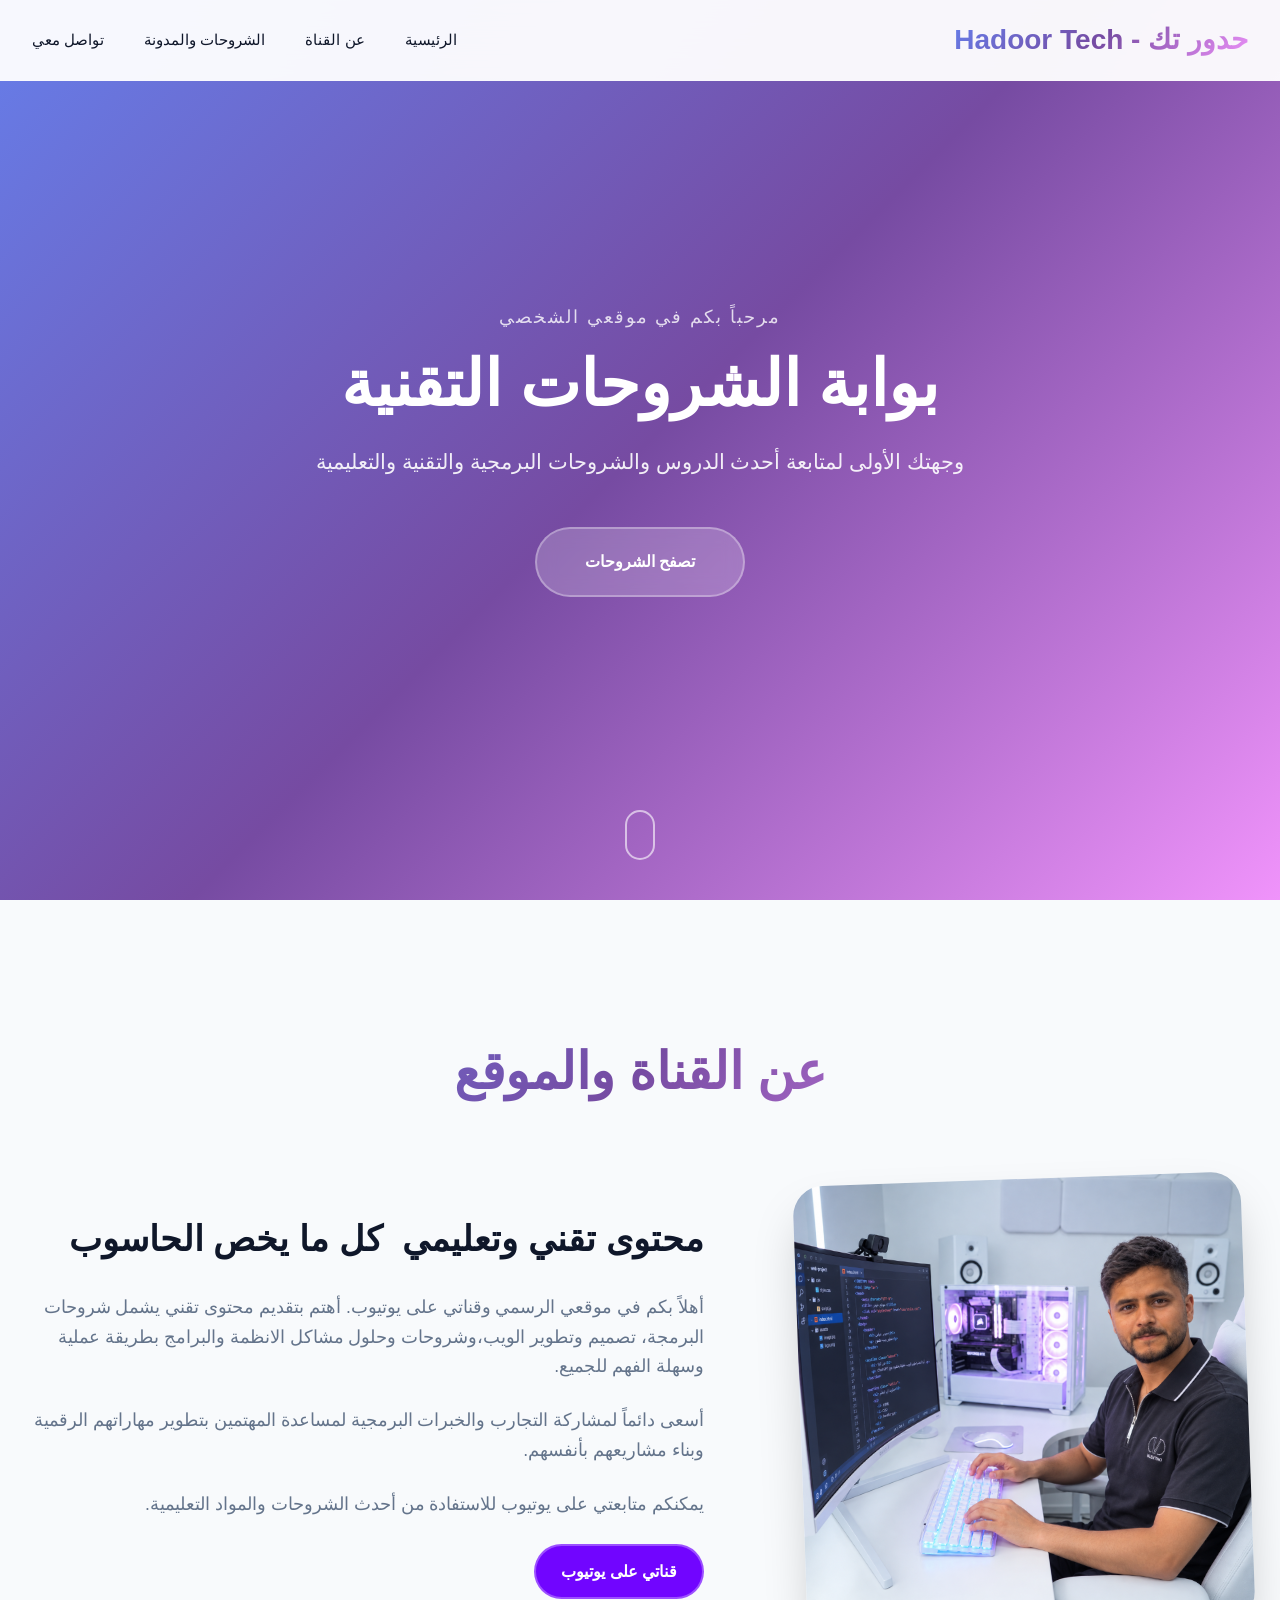
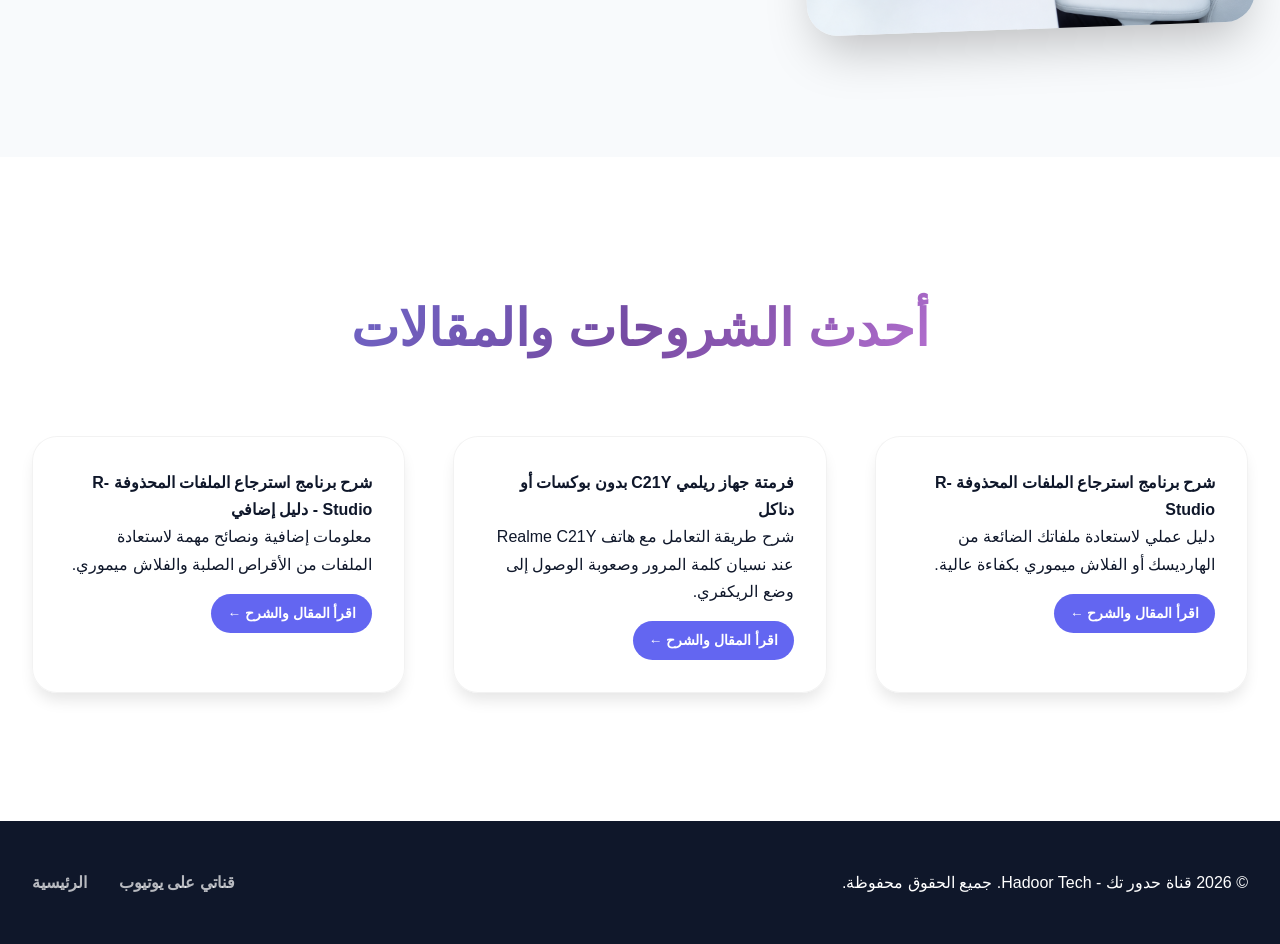
==== html project/index.html @ 8ece756f "Update index.html" ====
<!DOCTYPE html>
<html lang="ar" dir="rtl">
<head>
    <meta charset="UTF-8">
    <meta name="viewport" content="width=device-width, initial-scale=1.0">
    <title>حدور تك - Hadoor Tech - شروحات يوتيوب</title>
    <link href="templatemo-personal-style.css" rel="stylesheet">
</head>
<body>
    <!-- Navigation -->
    <nav id="navbar">
        <div class="nav-container">
            <div class="logo">حدور تك - Hadoor Tech</div>
            <ul class="nav-links">
                <li><a href="#home">الرئيسية</a></li>
                <li><a href="#about">عن القناة</a></li>
                <li><a href="#portfolio">الشروحات والمدونة</a></li>
                <li><a href="#" id="openContactModalDesktop">تواصل معي </a></li>
            </ul>
            <div class="mobile-menu-toggle" id="mobileMenuToggle">
                <div class="hamburger"></div>
                <div class="hamburger"></div>
                <div class="hamburger"></div>
            </div>
        </div>
    </nav>

    <!-- Mobile Menu -->
    <div class="mobile-menu" id="mobileMenu">
        <ul class="mobile-nav-links">
            <li><a href="#home" class="mobile-close-link">الرئيسية</a></li>
            <li><a href="#about" class="mobile-close-link">عن القناة</a></li>
            <li><a href="#portfolio" class="mobile-close-link">الشروحات والمدونة</a></li>
            <li><a href="#" id="openContactModalMobile" class="mobile-close-link">تواصل معي </a></li>
        </ul>
    </div>

    <!-- Hero Section -->
    <section id="home" class="hero">
        <div class="floating-shapes">
            <div class="shape shape-1"></div>
            <div class="shape shape-2"></div>
            <div class="shape shape-3"></div>
            <div class="shape shape-4"></div>
            <div class="shape shape-5"></div>
            <div class="shape shape-6"></div>
        </div>
        <div class="hero-content">
            <div class="hero-subtitle">مرحباً بكم في موقعي الشخصي</div>
            <h1>بوابة الشروحات  التقنية</h1>
            <p class="subtitle">وجهتك الأولى لمتابعة أحدث الدروس والشروحات البرمجية والتقنية والتعليمية</p>
            <a href="#portfolio" class="cta-button">تصفح الشروحات</a>
        </div>
        <div class="scroll-indicator" onclick="document.getElementById('about').scrollIntoView()"></div>
    </section>

    <!-- About Section (عن القناة) -->
    <section id="about" class="about">
        <div class="container">
            <h2 class="section-title"><b>عن القناة والموقع</b></h2>
            <div class="about-content">
                <div class="about-image"></div>
                <div class="about-text">
                    <h3>محتوى تقني وتعليمي&nbsp; كل ما يخص الحاسوب&nbsp;</h3>
                    <p>أهلاً بكم في موقعي الرسمي وقناتي على يوتيوب. أهتم بتقديم محتوى تقني يشمل شروحات البرمجة، تصميم وتطوير الويب،وشروحات وحلول مشاكل الانظمة والبرامج  بطريقة عملية وسهلة الفهم للجميع.</p>
                    <p>أسعى دائماً لمشاركة التجارب والخبرات البرمجية لمساعدة المهتمين بتطوير مهاراتهم الرقمية وبناء مشاريعهم بأنفسهم.</p>
                    <p>يمكنكم متابعتي على يوتيوب للاستفادة من أحدث الشروحات والمواد التعليمية.</p>
                    <a href="https://www.youtube.com/@HadoorTech" target="_blank" class="cta-button" style="background-color: hsl(266, 100%, 51%); color: #ffffff !important; padding: 12px 25px; border-radius: 30px; text-decoration: none; font-weight: bold;">
    قناتي على يوتيوب
</a>    
                    
                </div>
            </div>
        </div>
    </section>

    <!-- Portfolio / Blog Section (الشروحات) -->
    <section id="portfolio" class="portfolio">
        <div class="container">
            <h2 class="section-title"><b>أحدث الشروحات والمقالات</b></h2>
            <div id="dynamic-tutorials-container">
                <!-- سيتم تعبئته ديناميكياً وعرض المقال وباقي المقالات تحته -->
            </div>
        </div>
    </section>

    <!-- Contact Modal (نافذة تواصل معنا المنبثقة) -->
    <div id="contactModal" style="display: none; position: fixed; top: 0; left: 0; width: 100%; height: 100%; background: rgba(0,0,0,0.85); z-index: 3000; overflow-y: auto; padding: 20px 10px;">
        <div style="background: linear-gradient(135deg, #1e1b4b 0%, #312e81 50%, #4338ca 100%); width: 100%; max-width: 600px; margin: 40px auto; padding: 2rem 1.5rem; border-radius: 20px; color: #fff; position: relative; box-shadow: 0 25px 50px rgba(0,0,0,0.5); text-align: right;">
            
            <!-- زر الإغلاق بارز وواضح في أعلى اليسار -->
            <button id="closeContactModal" style="position: absolute; top: 15px; left: 15px; background: #ef4444; color: white; border: none; width: 36px; height: 36px; border-radius: 50%; font-size: 1.1rem; cursor: pointer; font-weight: bold; display: flex; align-items: center; justify-content: center; z-index: 10; box-shadow: 0 2px 5px rgba(0,0,0,0.3);">✕</button>
            
            <h2 style="font-size: 1.8rem; margin-bottom: 1rem; padding-left: 30px;">تواصل معي </h2>
            <p style="margin-bottom: 1.5rem; opacity: 0.9; font-size: 0.95rem;">يسعدني جداً تواصلكم، سواء للاستفسار عن درس معين أو اقتراح محتوى جديد.</p>
            
            <div style="margin-bottom: 1.5rem; text-align: center;">
                <a href="https://www.youtube.com/@HadoorTech" target="_blank" style="display: inline-block; padding: 0.7rem 1.5rem; background: #ff0000; color: white; text-decoration: none; border-radius: 30px; font-weight: bold; font-size: 0.9rem;">قناتي على يوتيوب</a>
            </div>

            <form class="contact-form" action="https://formspree.io/f/xkjgzere" method="POST" style="display: grid; gap: 1.2rem;">
                <div style="display: grid; grid-template-columns: 1fr; gap: 1.2rem;">
                    <div style="display: grid; gap: 0.4rem; text-align: right;">
                        <label for="name" style="color: #fff; font-size: 0.9rem;">الاسم</label>
                        <input type="text" id="name" name="name" placeholder="اسمك الكريم" required style="padding: 0.8rem; border-radius: 10px; border: none; background: rgba(255,255,255,0.1); color: #fff; width: 100%;">
                    </div>
                    <div style="display: grid; gap: 0.4rem; text-align: right;">
                        <label for="email" style="color: #fff; font-size: 0.9rem;">البريد الإلكتروني</label>
                        <input type="email" id="email" name="email" placeholder="example@email.com" required style="padding: 0.8rem; border-radius: 10px; border: none; background: rgba(255,255,255,0.1); color: #fff; width: 100%;">
                    </div>
                </div>
                <div style="display: grid; gap: 0.4rem; text-align: right;">
                    <label for="subject" style="color: #fff; font-size: 0.9rem;">الموضوع</label>
                    <input type="text" id="subject" name="subject" placeholder="عنوان الرسالة" required style="padding: 0.8rem; border-radius: 10px; border: none; background: rgba(255,255,255,0.1); color: #fff; width: 100%;">
                </div>
                <div style="display: grid; gap: 0.4rem; text-align: right;">
                    <label for="message" style="color: #fff; font-size: 0.9rem;">الرسالة</label>
                    <textarea id="message" name="message" rows="4" placeholder="اكتب رسالتك أو استفسارك هنا..." required style="padding: 0.8rem; border-radius: 10px; border: none; background: rgba(255,255,255,0.1); color: #fff; width: 100%; resize: vertical;"></textarea>
                </div>
                <button type="submit" class="submit-btn" style="padding: 0.8rem 2rem; background: #10b981; color: white; border: none; border-radius: 30px; font-weight: bold; cursor: pointer; width: 100%; margin-top: 0.5rem;">إرسال الرسالة</button>
            </form>
        </div>
    </div>
    <!-- Footer -->
    <footer class="footer">
        <div class="container">
            <div class="footer-content">
                <div class="footer-left">
                    <p>&copy; 2026 قناة حدور تك - Hadoor Tech. جميع الحقوق محفوظة.</p>
                </div>
                <div class="footer-right">
                    <a href="https://www.youtube.com/@hdo19" target="_blank"><b>قناتي على يوتيوب</b></a>
                    <a href="#home"><b>الرئيسية</b></a>
                </div>
            </div>
        </div>
    </footer>

    <script src="templatemo-personal-javascripts.js"></script>
</body>
</html>
---- html project/templatemo-personal-style.css ----
@charset "utf-8";

* {
    margin: 0;
    padding: 0;
    box-sizing: border-box;
}

:root {
    --primary-color: #6366f1;
    --secondary-color: #8b5cf6;
    --accent-color: #f59e0b;
    --text-primary: #0f172a;
    --text-secondary: #64748b;
    --text-light: #ffffff;
    --bg-primary: #ffffff;
    --bg-secondary: #f8fafc;
    --bg-card: rgba(255, 255, 255, 0.95);
    --gradient-primary: linear-gradient(135deg, #667eea 0%, #764ba2 100%);
    --gradient-elegant: linear-gradient(135deg, #667eea 0%, #764ba2 50%, #f093fb 100%);
    --shadow-lg: 0 10px 15px -3px rgba(0, 0, 0, 0.1);
    --shadow-2xl: 0 25px 50px -12px rgba(0, 0, 0, 0.25);
}

body {
    font-family: 'Segoe UI', 'Roboto', 'Helvetica Neue', 'Arial', sans-serif;
    line-height: 1.7;
    color: var(--text-primary);
    scroll-behavior: smooth;
    overflow-x: hidden;
    background: var(--bg-primary);
}

/* Navigation */
nav {
    position: fixed;
    top: 0;
    width: 100%;
    background: rgba(255, 255, 255, 0.95);
    backdrop-filter: blur(20px);
    z-index: 1000;
    padding: 1rem 0;
    border-bottom: 1px solid rgba(255, 255, 255, 0.1);
}

.nav-container {
    max-width: 1400px;
    margin: 0 auto;
    padding: 0 2rem;
    display: flex;
    justify-content: space-between;
    align-items: center;
}

.logo {
    font-size: 1.75rem;
    font-weight: 700;
    background: var(--gradient-elegant);
    -webkit-background-clip: text;
    background-clip: text;
    -webkit-text-fill-color: transparent;
}

.nav-links {
    display: flex;
    list-style: none;
    gap: 2.5rem;
    align-items: center;
}

.nav-links a {
    text-decoration: none;
    color: var(--text-primary);
    font-weight: 500;
    font-size: 0.95rem;
    transition: all 0.3s ease;
}

.nav-links a:hover {
    color: var(--primary-color);
}

/* Mobile Menu */
.mobile-menu-toggle {
    display: none;
    flex-direction: column;
    cursor: pointer;
    padding: 0.5rem;
    z-index: 1001;
}

.hamburger {
    width: 25px;
    height: 3px;
    background: var(--text-primary);
    margin: 3px 0;
    transition: all 0.3s ease;
    border-radius: 1px;
}

.mobile-menu-toggle.active .hamburger:nth-child(1) {
    transform: rotate(-45deg) translate(-5px, 6px);
}

.mobile-menu-toggle.active .hamburger:nth-child(2) {
    opacity: 0;
}

.mobile-menu-toggle.active .hamburger:nth-child(3) {
    transform: rotate(45deg) translate(-5px, -6px);
}

.mobile-menu {
    position: fixed;
    top: 0;
    right: -100%;
    width: 100%;
    height: 100vh;
    background: rgba(15, 23, 42, 0.98);
    backdrop-filter: blur(20px);
    display: flex;
    flex-direction: column;
    justify-content: center;
    align-items: center;
    transition: right 0.4s cubic-bezier(0.4, 0, 0.2, 1);
    z-index: 999;
}

.mobile-menu.active {
    right: 0;
}

.mobile-nav-links {
    list-style: none;
    text-align: center;
}

.mobile-nav-links li {
    margin: 2rem 0;
}

.mobile-nav-links a {
    font-size: 2rem;
    font-weight: 500;
    color: var(--text-light);
    text-decoration: none;
    background: var(--gradient-elegant);
    -webkit-background-clip: text;
    background-clip: text;
    -webkit-text-fill-color: transparent;
}

/* Hero Section */
.hero {
    height: 100vh;
    display: flex;
    align-items: center;
    justify-content: center;
    background: var(--gradient-elegant);
    position: relative;
    overflow: hidden;
}

.hero-content {
    text-align: center;
    color: var(--text-light);
    z-index: 2;
    position: relative;
    max-width: 900px;
    padding: 0 2rem;
}

.hero-subtitle {
    font-size: 1.1rem;
    letter-spacing: 2px;
    margin-bottom: 1rem;
    color: rgba(255, 255, 255, 0.8);
}

.hero h1 {
    font-size: 4rem;
    font-weight: 700;
    margin-bottom: 1.5rem;
    line-height: 1.1;
}

.hero .subtitle {
    font-size: 1.3rem;
    margin-bottom: 3rem;
    color: rgba(255, 255, 255, 0.9);
}

.cta-button {
    display: inline-block;
    padding: 1.2rem 3rem;
    background: rgba(255, 255, 255, 0.2);
    color: var(--text-light);
    text-decoration: none;
    border-radius: 50px;
    font-weight: 600;
    border: 2px solid rgba(255, 255, 255, 0.3);
    backdrop-filter: blur(10px);
    transition: all 0.3s ease;
}

.cta-button:hover {
    background: rgba(255, 255, 255, 0.3);
    transform: translateY(-3px);
}

.scroll-indicator {
    position: absolute;
    bottom: 40px;
    left: 50%;
    transform: translateX(-50%);
    width: 30px;
    height: 50px;
    border: 2px solid rgba(255, 255, 255, 0.6);
    border-radius: 25px;
    cursor: pointer;
}

section {
    padding: 8rem 0;
}

.container {
    max-width: 1400px;
    margin: 0 auto;
    padding: 0 2rem;
}

.section-title {
    text-align: center;
    font-size: 3.2rem;
    font-weight: 600;
    margin-bottom: 4rem;
    background: var(--gradient-elegant);
    -webkit-background-clip: text;
    background-clip: text;
    -webkit-text-fill-color: transparent;
}

/* About Section */
.about {
    background: #f8fafc;
}

.about-content {
    display: grid;
    grid-template-columns: 1fr 1.5fr;
    gap: 6rem;
    align-items: center;
}

.about-image {
    width: 100%;
    height: 450px;
    background: url('images/smiling-girl-computer-desktop.jpg') center/cover;
    border-radius: 30px;
    box-shadow: var(--shadow-2xl);
    transform: rotate(-2deg);
}

.about-text h3 {
    font-size: 2.2rem;
    margin-bottom: 1.5rem;
    color: var(--text-primary);
}

.about-text p {
    font-size: 1.1rem;
    color: var(--text-secondary);
    margin-bottom: 1.5rem;
}

.skills {
    display: flex;
    gap: 1rem;
    flex-wrap: wrap;
    margin-top: 2rem;
}

.skill-tag {
    padding: 0.75rem 1.5rem;
    background: #fff;
    color: var(--primary-color);
    border-radius: 30px;
    font-weight: 600;
    box-shadow: var(--shadow-lg);
}

/* Portfolio / Blog Section */
.portfolio-grid {
    display: grid;
    grid-template-columns: repeat(3, 1fr);
    gap: 3rem;
}

.portfolio-item {
    background: var(--bg-card);
    border-radius: 25px;
    padding: 2rem;
    box-shadow: var(--shadow-lg);
    cursor: pointer;
    transition: all 0.3s ease;
    border: 1px solid rgba(0, 0, 0, 0.05);
}

.portfolio-item:hover {
    transform: translateY(-10px);
    box-shadow: var(--shadow-2xl);
}

/* Footer */
.footer {
    background: #0f172a;
    color: var(--text-light);
    padding: 3rem 0;
}

.footer-content {
    display: flex;
    justify-content: space-between;
    align-items: center;
    flex-wrap: wrap;
    gap: 1rem;
}

.footer-right {
    display: flex;
    gap: 2rem;
}

.footer-right a {
    color: rgba(255, 255, 255, 0.7);
    text-decoration: none;
    transition: color 0.3s ease;
}

.footer-right a:hover {
    color: #fff;
}

/* Mobile Responsiveness */
@media (max-width: 768px) {
    .nav-links {
        display: none;
    }
    .mobile-menu-toggle {
        display: flex;
    }
    .about-content {
        grid-template-columns: 1fr;
        gap: 3rem;
    }
    .portfolio-grid {
        grid-template-columns: 1fr;
    }
    .hero h1 {
        font-size: 2.8rem;
    }
}
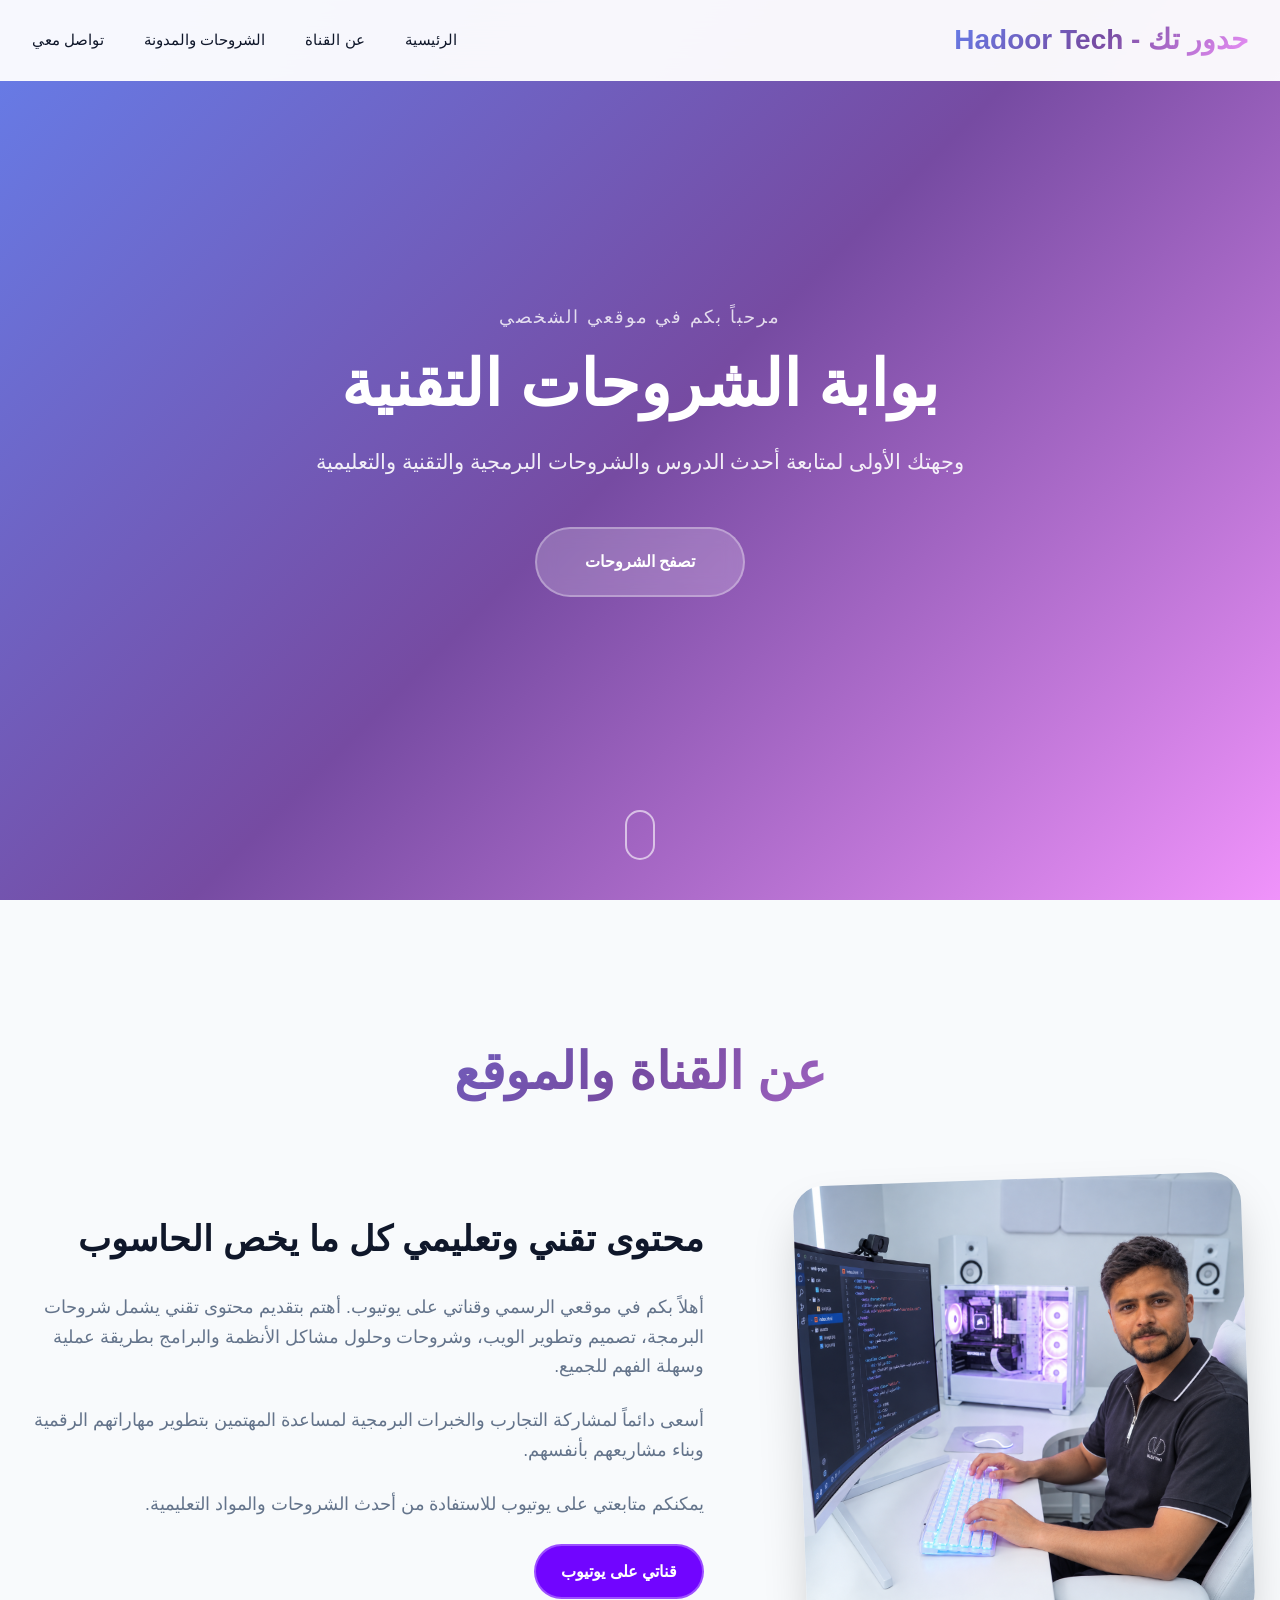
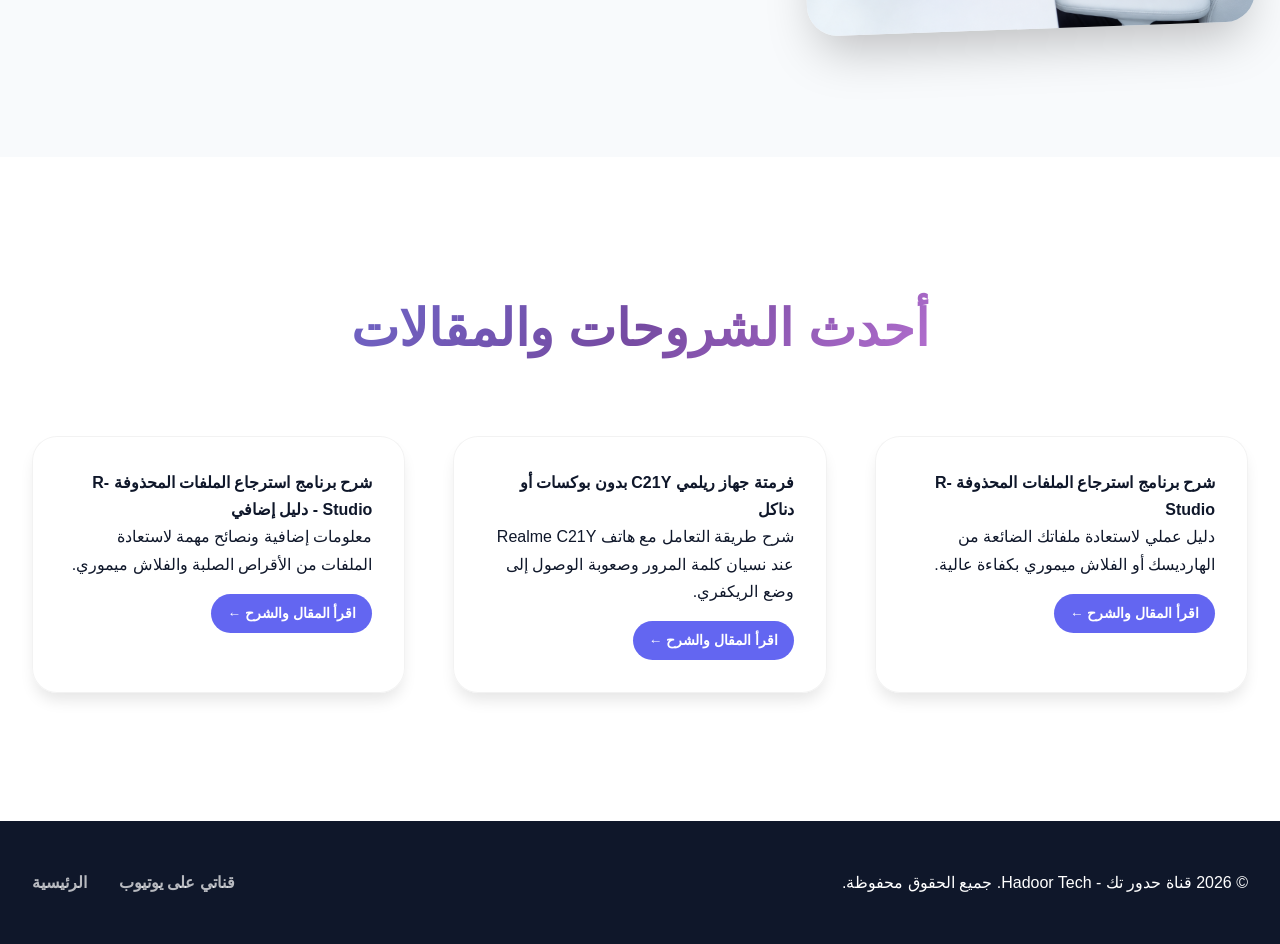
==== commit 3f343762: "Fix tutorial page script cache and refresh behavior" ====
--- a/html project/index.html
+++ b/html project/index.html
@@ -18,14 +18,10 @@
                 <li><a href="#" id="openContactModalDesktop">تواصل معي </a></li>
             </ul>
             <div class="mobile-menu-toggle" id="mobileMenuToggle">
-                <div class="hamburger"></div>
-                <div class="hamburger"></div>
-                <div class="hamburger"></div>
+                <div class="hamburger"></div><div class="hamburger"></div><div class="hamburger"></div>
             </div>
         </div>
     </nav>
-
-    <!-- Mobile Menu -->
     <div class="mobile-menu" id="mobileMenu">
         <ul class="mobile-nav-links">
             <li><a href="#home" class="mobile-close-link">الرئيسية</a></li>
@@ -34,108 +30,27 @@
             <li><a href="#" id="openContactModalMobile" class="mobile-close-link">تواصل معي </a></li>
         </ul>
     </div>
-
-    <!-- Hero Section -->
     <section id="home" class="hero">
-        <div class="floating-shapes">
-            <div class="shape shape-1"></div>
-            <div class="shape shape-2"></div>
-            <div class="shape shape-3"></div>
-            <div class="shape shape-4"></div>
-            <div class="shape shape-5"></div>
-            <div class="shape shape-6"></div>
-        </div>
+        <div class="floating-shapes"><div class="shape shape-1"></div><div class="shape shape-2"></div><div class="shape shape-3"></div><div class="shape shape-4"></div><div class="shape shape-5"></div><div class="shape shape-6"></div></div>
         <div class="hero-content">
-            <div class="hero-subtitle">مرحباً بكم في موقعي الشخصي</div>
-            <h1>بوابة الشروحات  التقنية</h1>
-            <p class="subtitle">وجهتك الأولى لمتابعة أحدث الدروس والشروحات البرمجية والتقنية والتعليمية</p>
-            <a href="#portfolio" class="cta-button">تصفح الشروحات</a>
-        </div>
-        <div class="scroll-indicator" onclick="document.getElementById('about').scrollIntoView()"></div>
+            <div class="hero-subtitle">مرحباً بكم في موقعي الشخصي</div><h1>بوابة الشروحات التقنية</h1>
+            <p class="subtitle">وجهتك الأولى لمتابعة أحدث الدروس والشروحات البرمجية والتقنية والتعليمية</p><a href="#portfolio" class="cta-button">تصفح الشروحات</a>
+        </div><div class="scroll-indicator" onclick="document.getElementById('about').scrollIntoView()"></div>
     </section>
-
-    <!-- About Section (عن القناة) -->
-    <section id="about" class="about">
-        <div class="container">
-            <h2 class="section-title"><b>عن القناة والموقع</b></h2>
-            <div class="about-content">
-                <div class="about-image"></div>
-                <div class="about-text">
-                    <h3>محتوى تقني وتعليمي&nbsp; كل ما يخص الحاسوب&nbsp;</h3>
-                    <p>أهلاً بكم في موقعي الرسمي وقناتي على يوتيوب. أهتم بتقديم محتوى تقني يشمل شروحات البرمجة، تصميم وتطوير الويب،وشروحات وحلول مشاكل الانظمة والبرامج  بطريقة عملية وسهلة الفهم للجميع.</p>
-                    <p>أسعى دائماً لمشاركة التجارب والخبرات البرمجية لمساعدة المهتمين بتطوير مهاراتهم الرقمية وبناء مشاريعهم بأنفسهم.</p>
-                    <p>يمكنكم متابعتي على يوتيوب للاستفادة من أحدث الشروحات والمواد التعليمية.</p>
-                    <a href="https://www.youtube.com/@HadoorTech" target="_blank" class="cta-button" style="background-color: hsl(266, 100%, 51%); color: #ffffff !important; padding: 12px 25px; border-radius: 30px; text-decoration: none; font-weight: bold;">
-    قناتي على يوتيوب
-</a>    
-                    
-                </div>
-            </div>
-        </div>
-    </section>
-
-    <!-- Portfolio / Blog Section (الشروحات) -->
-    <section id="portfolio" class="portfolio">
-        <div class="container">
-            <h2 class="section-title"><b>أحدث الشروحات والمقالات</b></h2>
-            <div id="dynamic-tutorials-container">
-                <!-- سيتم تعبئته ديناميكياً وعرض المقال وباقي المقالات تحته -->
-            </div>
-        </div>
-    </section>
-
-    <!-- Contact Modal (نافذة تواصل معنا المنبثقة) -->
-    <div id="contactModal" style="display: none; position: fixed; top: 0; left: 0; width: 100%; height: 100%; background: rgba(0,0,0,0.85); z-index: 3000; overflow-y: auto; padding: 20px 10px;">
-        <div style="background: linear-gradient(135deg, #1e1b4b 0%, #312e81 50%, #4338ca 100%); width: 100%; max-width: 600px; margin: 40px auto; padding: 2rem 1.5rem; border-radius: 20px; color: #fff; position: relative; box-shadow: 0 25px 50px rgba(0,0,0,0.5); text-align: right;">
-            
-            <!-- زر الإغلاق بارز وواضح في أعلى اليسار -->
-            <button id="closeContactModal" style="position: absolute; top: 15px; left: 15px; background: #ef4444; color: white; border: none; width: 36px; height: 36px; border-radius: 50%; font-size: 1.1rem; cursor: pointer; font-weight: bold; display: flex; align-items: center; justify-content: center; z-index: 10; box-shadow: 0 2px 5px rgba(0,0,0,0.3);">✕</button>
-            
-            <h2 style="font-size: 1.8rem; margin-bottom: 1rem; padding-left: 30px;">تواصل معي </h2>
-            <p style="margin-bottom: 1.5rem; opacity: 0.9; font-size: 0.95rem;">يسعدني جداً تواصلكم، سواء للاستفسار عن درس معين أو اقتراح محتوى جديد.</p>
-            
-            <div style="margin-bottom: 1.5rem; text-align: center;">
-                <a href="https://www.youtube.com/@HadoorTech" target="_blank" style="display: inline-block; padding: 0.7rem 1.5rem; background: #ff0000; color: white; text-decoration: none; border-radius: 30px; font-weight: bold; font-size: 0.9rem;">قناتي على يوتيوب</a>
-            </div>
-
-            <form class="contact-form" action="https://formspree.io/f/xkjgzere" method="POST" style="display: grid; gap: 1.2rem;">
-                <div style="display: grid; grid-template-columns: 1fr; gap: 1.2rem;">
-                    <div style="display: grid; gap: 0.4rem; text-align: right;">
-                        <label for="name" style="color: #fff; font-size: 0.9rem;">الاسم</label>
-                        <input type="text" id="name" name="name" placeholder="اسمك الكريم" required style="padding: 0.8rem; border-radius: 10px; border: none; background: rgba(255,255,255,0.1); color: #fff; width: 100%;">
-                    </div>
-                    <div style="display: grid; gap: 0.4rem; text-align: right;">
-                        <label for="email" style="color: #fff; font-size: 0.9rem;">البريد الإلكتروني</label>
-                        <input type="email" id="email" name="email" placeholder="example@email.com" required style="padding: 0.8rem; border-radius: 10px; border: none; background: rgba(255,255,255,0.1); color: #fff; width: 100%;">
-                    </div>
-                </div>
-                <div style="display: grid; gap: 0.4rem; text-align: right;">
-                    <label for="subject" style="color: #fff; font-size: 0.9rem;">الموضوع</label>
-                    <input type="text" id="subject" name="subject" placeholder="عنوان الرسالة" required style="padding: 0.8rem; border-radius: 10px; border: none; background: rgba(255,255,255,0.1); color: #fff; width: 100%;">
-                </div>
-                <div style="display: grid; gap: 0.4rem; text-align: right;">
-                    <label for="message" style="color: #fff; font-size: 0.9rem;">الرسالة</label>
-                    <textarea id="message" name="message" rows="4" placeholder="اكتب رسالتك أو استفسارك هنا..." required style="padding: 0.8rem; border-radius: 10px; border: none; background: rgba(255,255,255,0.1); color: #fff; width: 100%; resize: vertical;"></textarea>
-                </div>
-                <button type="submit" class="submit-btn" style="padding: 0.8rem 2rem; background: #10b981; color: white; border: none; border-radius: 30px; font-weight: bold; cursor: pointer; width: 100%; margin-top: 0.5rem;">إرسال الرسالة</button>
-            </form>
-        </div>
-    </div>
-    <!-- Footer -->
-    <footer class="footer">
-        <div class="container">
-            <div class="footer-content">
-                <div class="footer-left">
-                    <p>&copy; 2026 قناة حدور تك - Hadoor Tech. جميع الحقوق محفوظة.</p>
-                </div>
-                <div class="footer-right">
-                    <a href="https://www.youtube.com/@hdo19" target="_blank"><b>قناتي على يوتيوب</b></a>
-                    <a href="#home"><b>الرئيسية</b></a>
-                </div>
-            </div>
-        </div>
-    </footer>
-
-    <script src="templatemo-personal-javascripts.js"></script>
+    <section id="about" class="about"><div class="container">
+        <h2 class="section-title"><b>عن القناة والموقع</b></h2><div class="about-content"><div class="about-image"></div><div class="about-text">
+            <h3>محتوى تقني وتعليمي كل ما يخص الحاسوب</h3>
+            <p>أهلاً بكم في موقعي الرسمي وقناتي على يوتيوب. أهتم بتقديم محتوى تقني يشمل شروحات البرمجة، تصميم وتطوير الويب، وشروحات وحلول مشاكل الأنظمة والبرامج بطريقة عملية وسهلة الفهم للجميع.</p>
+            <p>أسعى دائماً لمشاركة التجارب والخبرات البرمجية لمساعدة المهتمين بتطوير مهاراتهم الرقمية وبناء مشاريعهم بأنفسهم.</p><p>يمكنكم متابعتي على يوتيوب للاستفادة من أحدث الشروحات والمواد التعليمية.</p>
+            <a href="https://www.youtube.com/@HadoorTech" target="_blank" rel="noopener noreferrer" class="cta-button" style="background-color:hsl(266,100%,51%);color:#fff!important;padding:12px 25px;border-radius:30px;text-decoration:none;font-weight:bold">قناتي على يوتيوب</a>
+        </div></div></div></section>
+    <section id="portfolio" class="portfolio"><div class="container"><h2 class="section-title"><b>أحدث الشروحات والمقالات</b></h2><div id="dynamic-tutorials-container"><!-- يتم تعبئته ديناميكياً --></div></div></section>
+    <div id="contactModal" style="display:none;position:fixed;top:0;left:0;width:100%;height:100%;background:rgba(0,0,0,.85);z-index:3000;overflow-y:auto;padding:20px 10px"><div style="background:linear-gradient(135deg,#1e1b4b 0%,#312e81 50%,#4338ca 100%);width:100%;max-width:600px;margin:40px auto;padding:2rem 1.5rem;border-radius:20px;color:#fff;position:relative;box-shadow:0 25px 50px rgba(0,0,0,.5);text-align:right">
+        <button id="closeContactModal" style="position:absolute;top:15px;left:15px;background:#ef4444;color:#fff;border:0;width:36px;height:36px;border-radius:50%;font-size:1.1rem;cursor:pointer;font-weight:bold">✕</button><h2 style="font-size:1.8rem;margin-bottom:1rem;padding-left:30px">تواصل معي</h2>
+        <p style="margin-bottom:1.5rem;opacity:.9;font-size:.95rem">يسعدني جداً تواصلكم، سواء للاستفسار عن درس معين أو اقتراح محتوى جديد.</p><div style="margin-bottom:1.5rem;text-align:center"><a href="https://www.youtube.com/@HadoorTech" target="_blank" rel="noopener noreferrer" style="display:inline-block;padding:.7rem 1.5rem;background:#f00;color:#fff;text-decoration:none;border-radius:30px;font-weight:bold;font-size:.9rem">قناتي على يوتيوب</a></div>
+        <form class="contact-form" action="https://formspree.io/f/xkjgzere" method="POST" style="display:grid;gap:1.2rem"><div style="display:grid;grid-template-columns:1fr;gap:1.2rem"><div style="display:grid;gap:.4rem;text-align:right"><label for="name">الاسم</label><input type="text" id="name" name="name" placeholder="اسمك الكريم" required></div><div style="display:grid;gap:.4rem;text-align:right"><label for="email">البريد الإلكتروني</label><input type="email" id="email" name="email" placeholder="example@email.com" required></div></div><div style="display:grid;gap:.4rem;text-align:right"><label for="subject">الموضوع</label><input type="text" id="subject" name="subject" placeholder="عنوان الرسالة" required></div><div style="display:grid;gap:.4rem;text-align:right"><label for="message">الرسالة</label><textarea id="message" name="message" rows="4" placeholder="اكتب رسالتك أو استفسارك هنا..." required></textarea></div><button type="submit" class="submit-btn">إرسال الرسالة</button></form>
+    </div></div>
+    <footer class="footer"><div class="container"><div class="footer-content"><div class="footer-left"><p>&copy; 2026 قناة حدور تك - Hadoor Tech. جميع الحقوق محفوظة.</p></div><div class="footer-right"><a href="https://www.youtube.com/@HadoorTech" target="_blank" rel="noopener noreferrer"><b>قناتي على يوتيوب</b></a><a href="#home"><b>الرئيسية</b></a></div></div></div></footer>
+    <script src="templatemo-personal-javascripts.js?v=20261021"></script>
 </body>
-</html>
+</html>
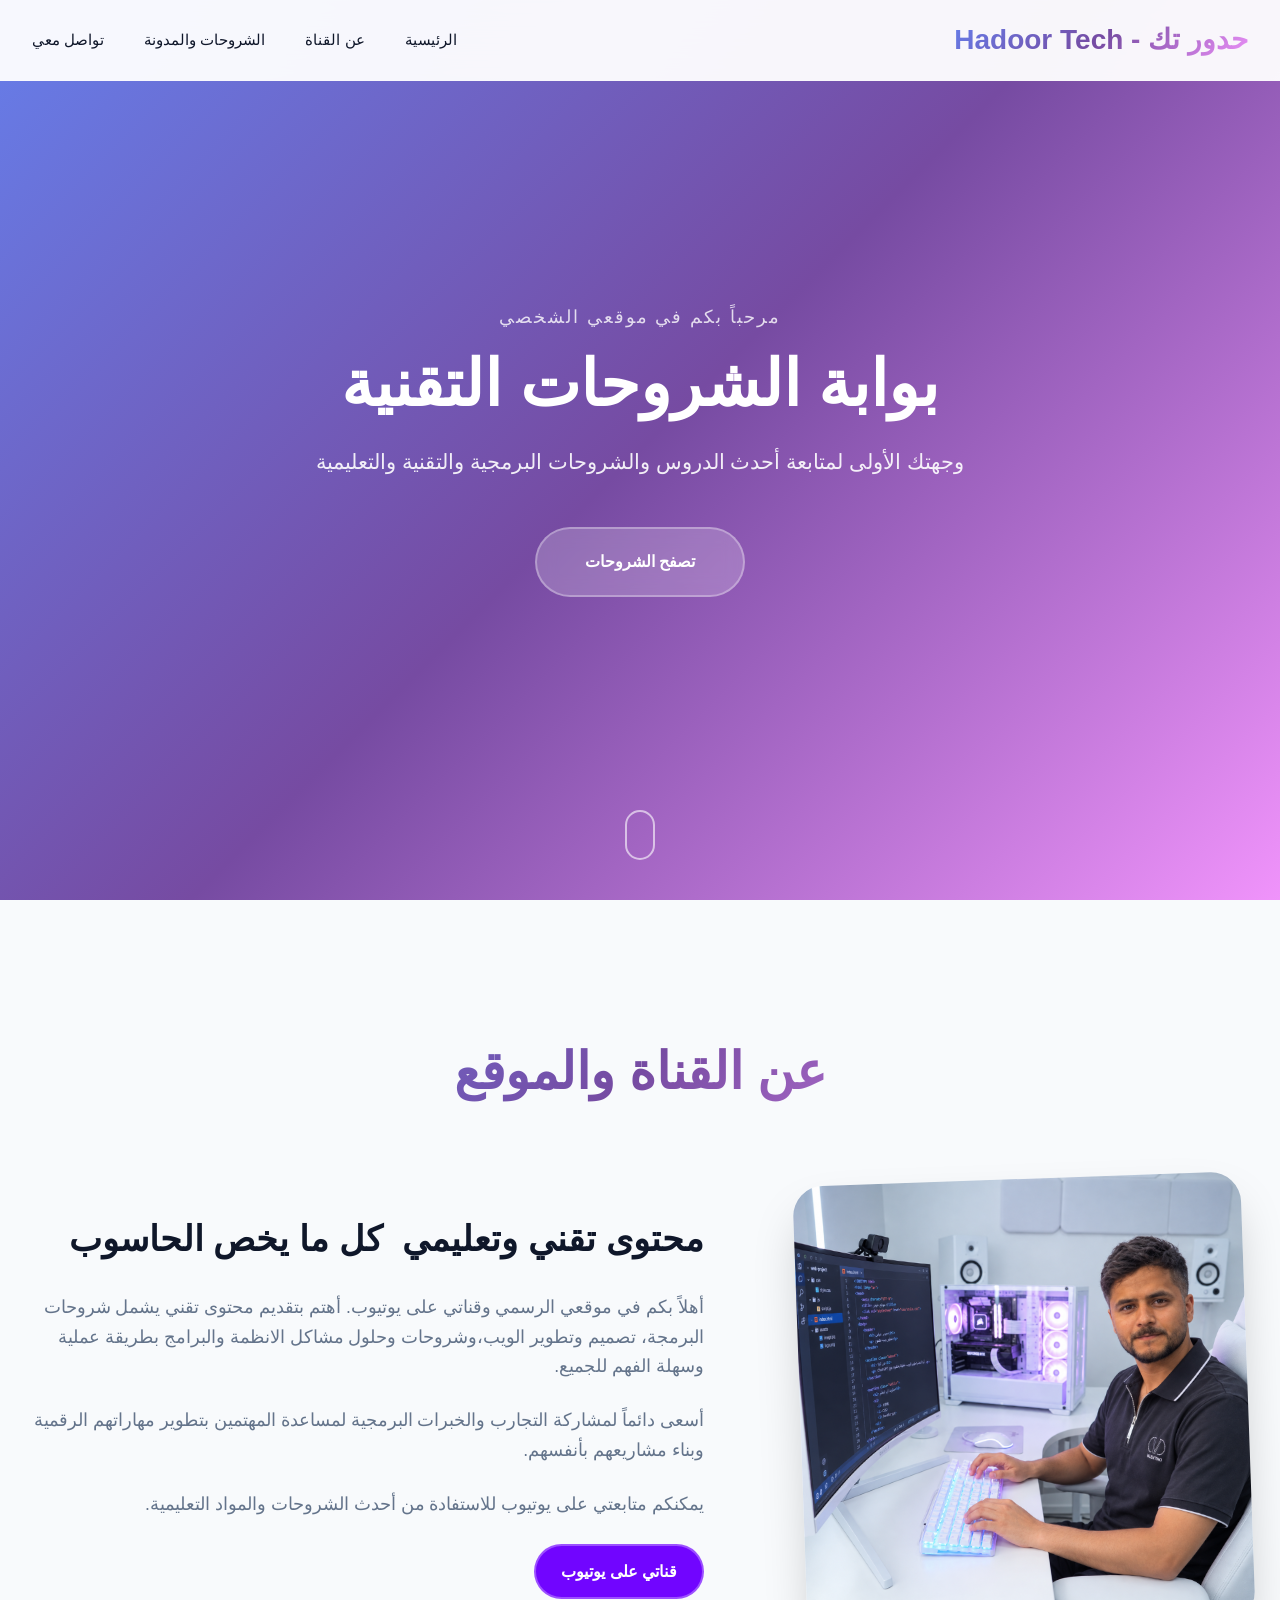
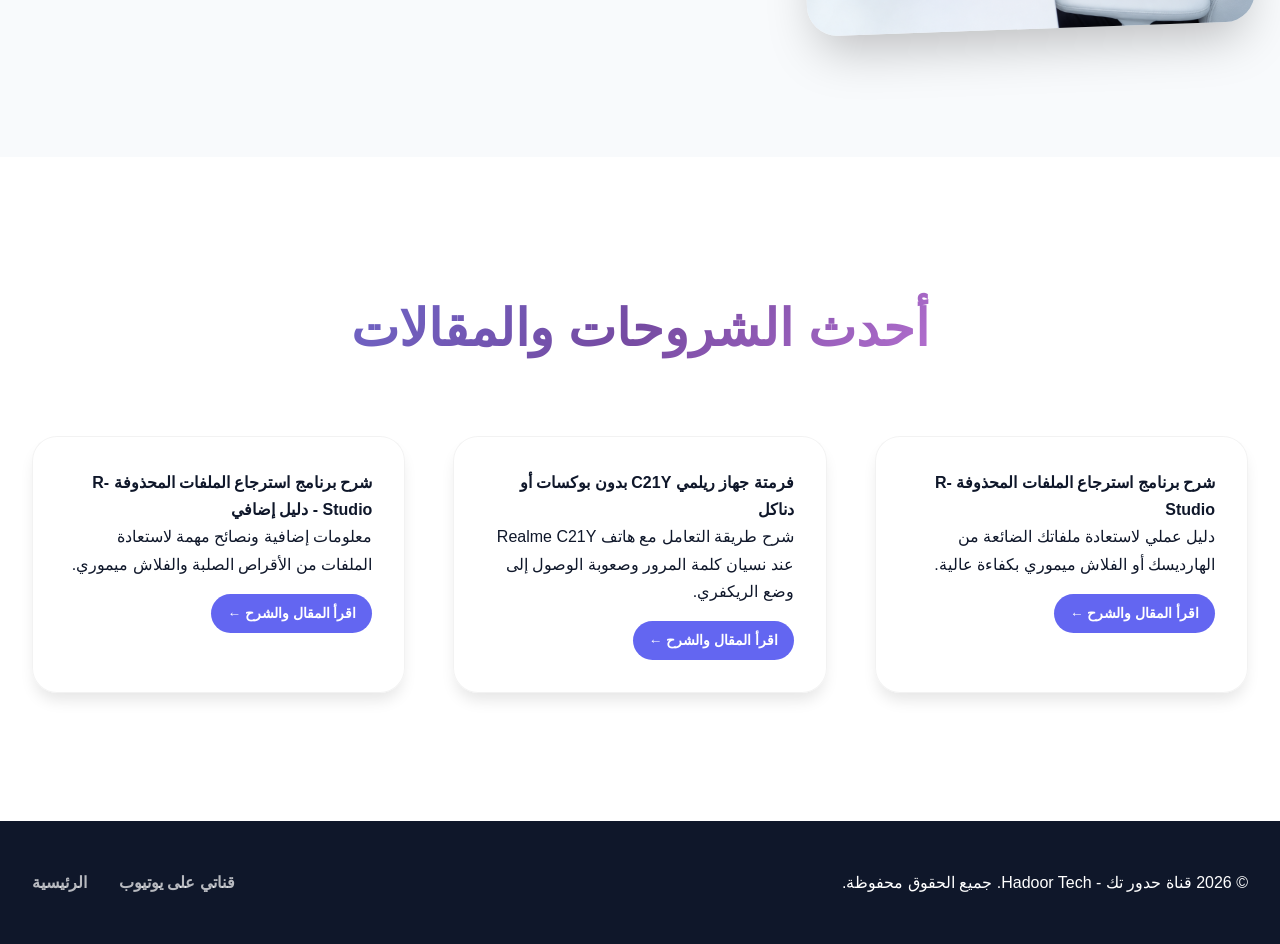
==== commit d20c9f44: "Preserve original page and bust tutorial script cache" ====
--- a/html project/index.html
+++ b/html project/index.html
@@ -18,10 +18,14 @@
                 <li><a href="#" id="openContactModalDesktop">تواصل معي </a></li>
             </ul>
             <div class="mobile-menu-toggle" id="mobileMenuToggle">
-                <div class="hamburger"></div><div class="hamburger"></div><div class="hamburger"></div>
+                <div class="hamburger"></div>
+                <div class="hamburger"></div>
+                <div class="hamburger"></div>
             </div>
         </div>
     </nav>
+
+    <!-- Mobile Menu -->
     <div class="mobile-menu" id="mobileMenu">
         <ul class="mobile-nav-links">
             <li><a href="#home" class="mobile-close-link">الرئيسية</a></li>
@@ -30,27 +34,108 @@
             <li><a href="#" id="openContactModalMobile" class="mobile-close-link">تواصل معي </a></li>
         </ul>
     </div>
+
+    <!-- Hero Section -->
     <section id="home" class="hero">
-        <div class="floating-shapes"><div class="shape shape-1"></div><div class="shape shape-2"></div><div class="shape shape-3"></div><div class="shape shape-4"></div><div class="shape shape-5"></div><div class="shape shape-6"></div></div>
+        <div class="floating-shapes">
+            <div class="shape shape-1"></div>
+            <div class="shape shape-2"></div>
+            <div class="shape shape-3"></div>
+            <div class="shape shape-4"></div>
+            <div class="shape shape-5"></div>
+            <div class="shape shape-6"></div>
+        </div>
         <div class="hero-content">
-            <div class="hero-subtitle">مرحباً بكم في موقعي الشخصي</div><h1>بوابة الشروحات التقنية</h1>
-            <p class="subtitle">وجهتك الأولى لمتابعة أحدث الدروس والشروحات البرمجية والتقنية والتعليمية</p><a href="#portfolio" class="cta-button">تصفح الشروحات</a>
-        </div><div class="scroll-indicator" onclick="document.getElementById('about').scrollIntoView()"></div>
+            <div class="hero-subtitle">مرحباً بكم في موقعي الشخصي</div>
+            <h1>بوابة الشروحات  التقنية</h1>
+            <p class="subtitle">وجهتك الأولى لمتابعة أحدث الدروس والشروحات البرمجية والتقنية والتعليمية</p>
+            <a href="#portfolio" class="cta-button">تصفح الشروحات</a>
+        </div>
+        <div class="scroll-indicator" onclick="document.getElementById('about').scrollIntoView()"></div>
     </section>
-    <section id="about" class="about"><div class="container">
-        <h2 class="section-title"><b>عن القناة والموقع</b></h2><div class="about-content"><div class="about-image"></div><div class="about-text">
-            <h3>محتوى تقني وتعليمي كل ما يخص الحاسوب</h3>
-            <p>أهلاً بكم في موقعي الرسمي وقناتي على يوتيوب. أهتم بتقديم محتوى تقني يشمل شروحات البرمجة، تصميم وتطوير الويب، وشروحات وحلول مشاكل الأنظمة والبرامج بطريقة عملية وسهلة الفهم للجميع.</p>
-            <p>أسعى دائماً لمشاركة التجارب والخبرات البرمجية لمساعدة المهتمين بتطوير مهاراتهم الرقمية وبناء مشاريعهم بأنفسهم.</p><p>يمكنكم متابعتي على يوتيوب للاستفادة من أحدث الشروحات والمواد التعليمية.</p>
-            <a href="https://www.youtube.com/@HadoorTech" target="_blank" rel="noopener noreferrer" class="cta-button" style="background-color:hsl(266,100%,51%);color:#fff!important;padding:12px 25px;border-radius:30px;text-decoration:none;font-weight:bold">قناتي على يوتيوب</a>
-        </div></div></div></section>
-    <section id="portfolio" class="portfolio"><div class="container"><h2 class="section-title"><b>أحدث الشروحات والمقالات</b></h2><div id="dynamic-tutorials-container"><!-- يتم تعبئته ديناميكياً --></div></div></section>
-    <div id="contactModal" style="display:none;position:fixed;top:0;left:0;width:100%;height:100%;background:rgba(0,0,0,.85);z-index:3000;overflow-y:auto;padding:20px 10px"><div style="background:linear-gradient(135deg,#1e1b4b 0%,#312e81 50%,#4338ca 100%);width:100%;max-width:600px;margin:40px auto;padding:2rem 1.5rem;border-radius:20px;color:#fff;position:relative;box-shadow:0 25px 50px rgba(0,0,0,.5);text-align:right">
-        <button id="closeContactModal" style="position:absolute;top:15px;left:15px;background:#ef4444;color:#fff;border:0;width:36px;height:36px;border-radius:50%;font-size:1.1rem;cursor:pointer;font-weight:bold">✕</button><h2 style="font-size:1.8rem;margin-bottom:1rem;padding-left:30px">تواصل معي</h2>
-        <p style="margin-bottom:1.5rem;opacity:.9;font-size:.95rem">يسعدني جداً تواصلكم، سواء للاستفسار عن درس معين أو اقتراح محتوى جديد.</p><div style="margin-bottom:1.5rem;text-align:center"><a href="https://www.youtube.com/@HadoorTech" target="_blank" rel="noopener noreferrer" style="display:inline-block;padding:.7rem 1.5rem;background:#f00;color:#fff;text-decoration:none;border-radius:30px;font-weight:bold;font-size:.9rem">قناتي على يوتيوب</a></div>
-        <form class="contact-form" action="https://formspree.io/f/xkjgzere" method="POST" style="display:grid;gap:1.2rem"><div style="display:grid;grid-template-columns:1fr;gap:1.2rem"><div style="display:grid;gap:.4rem;text-align:right"><label for="name">الاسم</label><input type="text" id="name" name="name" placeholder="اسمك الكريم" required></div><div style="display:grid;gap:.4rem;text-align:right"><label for="email">البريد الإلكتروني</label><input type="email" id="email" name="email" placeholder="example@email.com" required></div></div><div style="display:grid;gap:.4rem;text-align:right"><label for="subject">الموضوع</label><input type="text" id="subject" name="subject" placeholder="عنوان الرسالة" required></div><div style="display:grid;gap:.4rem;text-align:right"><label for="message">الرسالة</label><textarea id="message" name="message" rows="4" placeholder="اكتب رسالتك أو استفسارك هنا..." required></textarea></div><button type="submit" class="submit-btn">إرسال الرسالة</button></form>
-    </div></div>
-    <footer class="footer"><div class="container"><div class="footer-content"><div class="footer-left"><p>&copy; 2026 قناة حدور تك - Hadoor Tech. جميع الحقوق محفوظة.</p></div><div class="footer-right"><a href="https://www.youtube.com/@HadoorTech" target="_blank" rel="noopener noreferrer"><b>قناتي على يوتيوب</b></a><a href="#home"><b>الرئيسية</b></a></div></div></div></footer>
+
+    <!-- About Section (عن القناة) -->
+    <section id="about" class="about">
+        <div class="container">
+            <h2 class="section-title"><b>عن القناة والموقع</b></h2>
+            <div class="about-content">
+                <div class="about-image"></div>
+                <div class="about-text">
+                    <h3>محتوى تقني وتعليمي&nbsp; كل ما يخص الحاسوب&nbsp;</h3>
+                    <p>أهلاً بكم في موقعي الرسمي وقناتي على يوتيوب. أهتم بتقديم محتوى تقني يشمل شروحات البرمجة، تصميم وتطوير الويب،وشروحات وحلول مشاكل الانظمة والبرامج  بطريقة عملية وسهلة الفهم للجميع.</p>
+                    <p>أسعى دائماً لمشاركة التجارب والخبرات البرمجية لمساعدة المهتمين بتطوير مهاراتهم الرقمية وبناء مشاريعهم بأنفسهم.</p>
+                    <p>يمكنكم متابعتي على يوتيوب للاستفادة من أحدث الشروحات والمواد التعليمية.</p>
+                    <a href="https://www.youtube.com/@HadoorTech" target="_blank" class="cta-button" style="background-color: hsl(266, 100%, 51%); color: #ffffff !important; padding: 12px 25px; border-radius: 30px; text-decoration: none; font-weight: bold;">
+    قناتي على يوتيوب
+</a>    
+                    
+                </div>
+            </div>
+        </div>
+    </section>
+
+    <!-- Portfolio / Blog Section (الشروحات) -->
+    <section id="portfolio" class="portfolio">
+        <div class="container">
+            <h2 class="section-title"><b>أحدث الشروحات والمقالات</b></h2>
+            <div id="dynamic-tutorials-container">
+                <!-- سيتم تعبئته ديناميكياً وعرض المقال وباقي المقالات تحته -->
+            </div>
+        </div>
+    </section>
+
+    <!-- Contact Modal (نافذة تواصل معنا المنبثقة) -->
+    <div id="contactModal" style="display: none; position: fixed; top: 0; left: 0; width: 100%; height: 100%; background: rgba(0,0,0,0.85); z-index: 3000; overflow-y: auto; padding: 20px 10px;">
+        <div style="background: linear-gradient(135deg, #1e1b4b 0%, #312e81 50%, #4338ca 100%); width: 100%; max-width: 600px; margin: 40px auto; padding: 2rem 1.5rem; border-radius: 20px; color: #fff; position: relative; box-shadow: 0 25px 50px rgba(0,0,0,0.5); text-align: right;">
+            
+            <!-- زر الإغلاق بارز وواضح في أعلى اليسار -->
+            <button id="closeContactModal" style="position: absolute; top: 15px; left: 15px; background: #ef4444; color: white; border: none; width: 36px; height: 36px; border-radius: 50%; font-size: 1.1rem; cursor: pointer; font-weight: bold; display: flex; align-items: center; justify-content: center; z-index: 10; box-shadow: 0 2px 5px rgba(0,0,0,0.3);">✕</button>
+            
+            <h2 style="font-size: 1.8rem; margin-bottom: 1rem; padding-left: 30px;">تواصل معي </h2>
+            <p style="margin-bottom: 1.5rem; opacity: 0.9; font-size: 0.95rem;">يسعدني جداً تواصلكم، سواء للاستفسار عن درس معين أو اقتراح محتوى جديد.</p>
+            
+            <div style="margin-bottom: 1.5rem; text-align: center;">
+                <a href="https://www.youtube.com/@HadoorTech" target="_blank" style="display: inline-block; padding: 0.7rem 1.5rem; background: #ff0000; color: white; text-decoration: none; border-radius: 30px; font-weight: bold; font-size: 0.9rem;">قناتي على يوتيوب</a>
+            </div>
+
+            <form class="contact-form" action="https://formspree.io/f/xkjgzere" method="POST" style="display: grid; gap: 1.2rem;">
+                <div style="display: grid; grid-template-columns: 1fr; gap: 1.2rem;">
+                    <div style="display: grid; gap: 0.4rem; text-align: right;">
+                        <label for="name" style="color: #fff; font-size: 0.9rem;">الاسم</label>
+                        <input type="text" id="name" name="name" placeholder="اسمك الكريم" required style="padding: 0.8rem; border-radius: 10px; border: none; background: rgba(255,255,255,0.1); color: #fff; width: 100%;">
+                    </div>
+                    <div style="display: grid; gap: 0.4rem; text-align: right;">
+                        <label for="email" style="color: #fff; font-size: 0.9rem;">البريد الإلكتروني</label>
+                        <input type="email" id="email" name="email" placeholder="example@email.com" required style="padding: 0.8rem; border-radius: 10px; border: none; background: rgba(255,255,255,0.1); color: #fff; width: 100%;">
+                    </div>
+                </div>
+                <div style="display: grid; gap: 0.4rem; text-align: right;">
+                    <label for="subject" style="color: #fff; font-size: 0.9rem;">الموضوع</label>
+                    <input type="text" id="subject" name="subject" placeholder="عنوان الرسالة" required style="padding: 0.8rem; border-radius: 10px; border: none; background: rgba(255,255,255,0.1); color: #fff; width: 100%;">
+                </div>
+                <div style="display: grid; gap: 0.4rem; text-align: right;">
+                    <label for="message" style="color: #fff; font-size: 0.9rem;">الرسالة</label>
+                    <textarea id="message" name="message" rows="4" placeholder="اكتب رسالتك أو استفسارك هنا..." required style="padding: 0.8rem; border-radius: 10px; border: none; background: rgba(255,255,255,0.1); color: #fff; width: 100%; resize: vertical;"></textarea>
+                </div>
+                <button type="submit" class="submit-btn" style="padding: 0.8rem 2rem; background: #10b981; color: white; border: none; border-radius: 30px; font-weight: bold; cursor: pointer; width: 100%; margin-top: 0.5rem;">إرسال الرسالة</button>
+            </form>
+        </div>
+    </div>
+    <!-- Footer -->
+    <footer class="footer">
+        <div class="container">
+            <div class="footer-content">
+                <div class="footer-left">
+                    <p>&copy; 2026 قناة حدور تك - Hadoor Tech. جميع الحقوق محفوظة.</p>
+                </div>
+                <div class="footer-right">
+                    <a href="https://www.youtube.com/@hdo19" target="_blank"><b>قناتي على يوتيوب</b></a>
+                    <a href="#home"><b>الرئيسية</b></a>
+                </div>
+            </div>
+        </div>
+    </footer>
+
     <script src="templatemo-personal-javascripts.js?v=20261021"></script>
 </body>
-</html>+</html>
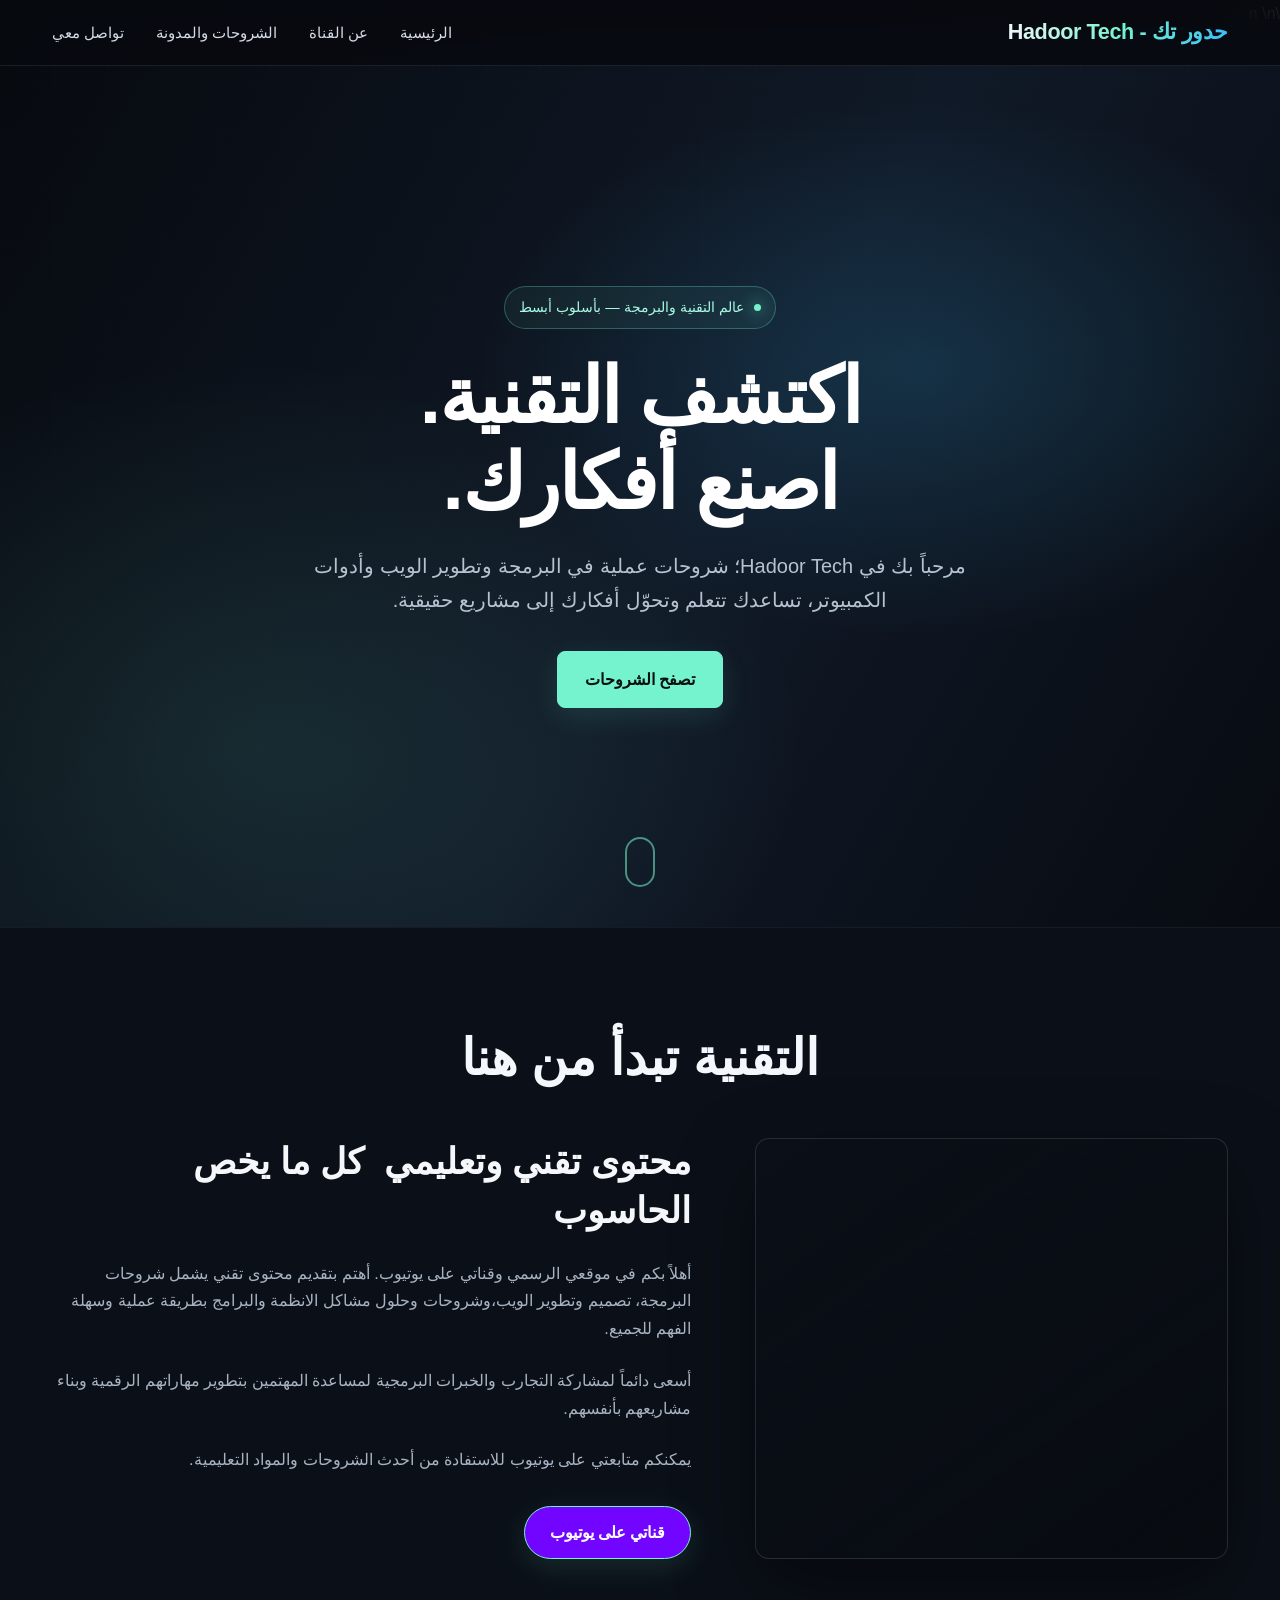
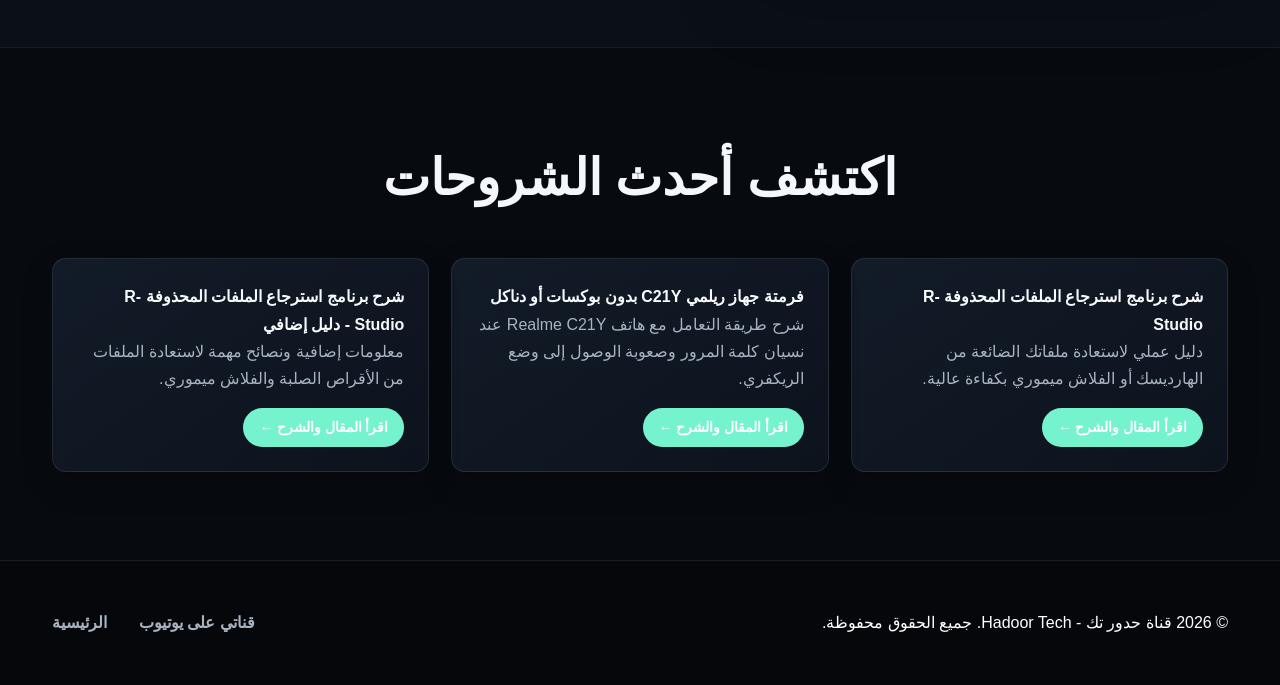
==== commit d549eff5: "Refresh Hadoor Tech homepage copy and SEO metadata" ====
--- a/html project/index.html
+++ b/html project/index.html
@@ -3,7 +3,7 @@
 <head>
     <meta charset="UTF-8">
     <meta name="viewport" content="width=device-width, initial-scale=1.0">
-    <title>حدور تك - Hadoor Tech - شروحات يوتيوب</title>
+    <meta name="theme-color" content="#070a0f">\n    <meta name="description" content="حدور تك Hadoor Tech — شروحات تقنية، برمجة، تطوير مواقع، أدوات رقمية وحلول عملية مبسطة.">\n    <title>حدور تك | Hadoor Tech — التقنية بأسلوب أبسط</title>
     <link href="templatemo-personal-style.css" rel="stylesheet">
 </head>
 <body>
@@ -46,9 +46,9 @@
             <div class="shape shape-6"></div>
         </div>
         <div class="hero-content">
-            <div class="hero-subtitle">مرحباً بكم في موقعي الشخصي</div>
-            <h1>بوابة الشروحات  التقنية</h1>
-            <p class="subtitle">وجهتك الأولى لمتابعة أحدث الدروس والشروحات البرمجية والتقنية والتعليمية</p>
+            <div class="hero-subtitle">عالم التقنية والبرمجة — بأسلوب أبسط</div>
+            <h1>اكتشف التقنية.<br>اصنع أفكارك.</h1>
+            <p class="subtitle">مرحباً بك في Hadoor Tech؛ شروحات عملية في البرمجة وتطوير الويب وأدوات الكمبيوتر، تساعدك تتعلم وتحوّل أفكارك إلى مشاريع حقيقية.</p>
             <a href="#portfolio" class="cta-button">تصفح الشروحات</a>
         </div>
         <div class="scroll-indicator" onclick="document.getElementById('about').scrollIntoView()"></div>
@@ -57,7 +57,7 @@
     <!-- About Section (عن القناة) -->
     <section id="about" class="about">
         <div class="container">
-            <h2 class="section-title"><b>عن القناة والموقع</b></h2>
+            <h2 class="section-title"><b>التقنية تبدأ من هنا</b></h2>
             <div class="about-content">
                 <div class="about-image"></div>
                 <div class="about-text">
@@ -77,7 +77,7 @@
     <!-- Portfolio / Blog Section (الشروحات) -->
     <section id="portfolio" class="portfolio">
         <div class="container">
-            <h2 class="section-title"><b>أحدث الشروحات والمقالات</b></h2>
+            <h2 class="section-title"><b>اكتشف أحدث الشروحات</b></h2>
             <div id="dynamic-tutorials-container">
                 <!-- سيتم تعبئته ديناميكياً وعرض المقال وباقي المقالات تحته -->
             </div>
--- a/html project/templatemo-personal-style.css
+++ b/html project/templatemo-personal-style.css
@@ -361,3 +361,124 @@
         font-size: 2.8rem;
     }
 }
+
+
+/* =========================================================
+   HADOOR TECH — cinematic dark editorial redesign
+   Inspired by premium game landing pages; original branding.
+   ========================================================= */
+:root {
+  --primary-color: #75f2ce;
+  --secondary-color: #38bdf8;
+  --accent-color: #b6ff4a;
+  --text-primary: #f5f7fa;
+  --text-secondary: #a8b3c2;
+  --text-light: #ffffff;
+  --bg-primary: #070a0f;
+  --bg-secondary: #0d121b;
+  --bg-card: #111925;
+  --gradient-primary: linear-gradient(135deg,#75f2ce 0%,#38bdf8 100%);
+  --gradient-elegant: linear-gradient(110deg,#f5f7fa 0%,#75f2ce 52%,#38bdf8 100%);
+  --shadow-lg: 0 16px 40px rgba(0,0,0,.28);
+  --shadow-2xl: 0 28px 80px rgba(0,0,0,.48);
+}
+html { scroll-behavior:smooth; scroll-padding-top:88px; }
+body {
+  background:var(--bg-primary); color:var(--text-primary);
+  font-family:"Segoe UI",Tahoma,Arial,sans-serif;
+}
+nav {
+  padding: .9rem 0; background:rgba(7,10,15,.88);
+  border-bottom:1px solid rgba(255,255,255,.09);
+  backdrop-filter:blur(18px);
+}
+.nav-container,.container { max-width:1240px; }
+.logo { font-size:1.35rem; letter-spacing:-.4px; }
+.nav-links { gap:2rem; }
+.nav-links a { color:#d4dbe5; font-size:.92rem; }
+.nav-links a:hover { color:var(--primary-color); }
+.hero {
+  min-height:720px; height:min(100vh,900px); padding:130px 0 90px;
+  background:
+    radial-gradient(ellipse at 72% 38%,rgba(56,189,248,.16),transparent 34%),
+    radial-gradient(ellipse at 20% 80%,rgba(117,242,206,.10),transparent 38%),
+    linear-gradient(120deg,#070a0f 0%,#101927 55%,#080b11 100%);
+}
+.hero:before {
+  content:""; position:absolute; inset:0; opacity:.24; pointer-events:none;
+  background-image:linear-gradient(rgba(255,255,255,.035) 1px,transparent 1px),linear-gradient(90deg,rgba(255,255,255,.035) 1px,transparent 1px);
+  background-size:54px 54px; mask-image:linear-gradient(to bottom,#000,transparent 92%);
+}
+.hero-content { max-width:950px; }
+.hero-subtitle {
+  display:inline-flex; align-items:center; gap:10px;
+  padding:8px 14px; margin-bottom:24px; border:1px solid rgba(117,242,206,.28);
+  border-radius:100px; background:rgba(117,242,206,.06);
+  color:#a9f8e3; font-size:.9rem; letter-spacing:0;
+}
+.hero-subtitle:before { content:""; width:7px; height:7px; border-radius:50%; background:#75f2ce; box-shadow:0 0 16px #75f2ce; }
+.hero h1 { font-size:clamp(2.8rem,6vw,5.6rem); line-height:1.12; letter-spacing:-1.8px; margin-bottom:24px; }
+.hero .subtitle { max-width:700px; margin:0 auto 34px; color:#b7c2d1; font-size:clamp(1rem,2vw,1.25rem); }
+.cta-button {
+  padding:14px 27px; border:1px solid #75f2ce; border-radius:8px;
+  color:#07110f; background:#75f2ce; font-weight:800; backdrop-filter:none;
+  box-shadow:0 8px 28px rgba(117,242,206,.12); transition:transform .2s,box-shadow .2s,background .2s;
+}
+.cta-button:hover { color:#07110f; background:#a5ffe9; transform:translateY(-3px); box-shadow:0 12px 34px rgba(117,242,206,.2); }
+.floating-shapes .shape { opacity:.22; border-color:#75f2ce; }
+.scroll-indicator { border-color:rgba(117,242,206,.55); }
+section { padding:88px 0; }
+.section-title {
+  font-size:clamp(2rem,4vw,3.1rem); color:#f4f7fb;
+  background:none; -webkit-text-fill-color:initial; margin-bottom:38px;
+}
+.about { background:#0b1018; border-top:1px solid rgba(255,255,255,.05); border-bottom:1px solid rgba(255,255,255,.05); }
+.about-content { grid-template-columns:.85fr 1.15fr; gap:4rem; }
+.about-image {
+  min-height:390px; height:100%; border-radius:14px; transform:none;
+  background:
+    linear-gradient(145deg,rgba(7,10,15,.05),rgba(7,10,15,.72)),
+    url('https://images.unsplash.com/photo-1518770660439-4636190af475?auto=format&fit=crop&w=1100&q=85') center/cover;
+  border:1px solid rgba(255,255,255,.12); box-shadow:var(--shadow-2xl);
+}
+.about-text h3 { color:#f5f7fa; font-size:clamp(1.5rem,3vw,2.25rem); line-height:1.35; }
+.about-text p { color:#a8b3c2; font-size:1.02rem; }
+.about-text .cta-button { margin-top:8px; }
+.portfolio { background:#070a0f; }
+.portfolio-grid { grid-template-columns:repeat(3,minmax(0,1fr)); gap:22px; }
+.portfolio-item {
+  background:linear-gradient(145deg,#121b28,#0d131d); color:#f5f7fa;
+  border:1px solid rgba(255,255,255,.09); border-radius:14px; padding:24px;
+  box-shadow:0 12px 32px rgba(0,0,0,.18); transition:transform .25s,border-color .25s,background .25s;
+}
+.portfolio-item:hover { transform:translateY(-6px); border-color:rgba(117,242,206,.45); box-shadow:var(--shadow-2xl); }
+.portfolio-item h3,.portfolio-item h4 { color:#f7fafc; }
+.portfolio-item p,.portfolio-item .description { color:#a8b3c2; }
+#dynamic-tutorials-container { color:#f5f7fa; }
+#dynamic-tutorials-container a { color:#75f2ce; }
+#dynamic-tutorials-container button { cursor:pointer; }
+input,textarea,select { color:#fff; }
+.footer { background:#05070b; border-top:1px solid rgba(255,255,255,.09); }
+.footer-right a { color:#a8b3c2; }
+.footer-right a:hover { color:#75f2ce; }
+.mobile-menu { background:rgba(7,10,15,.98); }
+.hamburger { background:#f5f7fa; }
+@media(max-width:900px) {
+  .about-content { grid-template-columns:1fr; gap:2rem; }
+  .about-image { min-height:280px; max-height:380px; }
+  .portfolio-grid { grid-template-columns:repeat(2,minmax(0,1fr)); gap:16px; }
+}
+@media(max-width:600px) {
+  .nav-container { padding:0 1.1rem; }
+  .logo { font-size:1.08rem; }
+  .hero { min-height:650px; height:auto; padding:140px 0 110px; }
+  .hero-content { padding:0 1.2rem; }
+  .hero h1 { font-size:2.7rem; letter-spacing:-.8px; }
+  .hero .subtitle { font-size:1rem; margin-bottom:27px; }
+  section { padding:65px 0; }
+  .container { padding:0 1.15rem; }
+  .section-title { margin-bottom:28px; }
+  .portfolio-grid { grid-template-columns:1fr; }
+  .footer-content { flex-direction:column; text-align:center; }
+  .footer-right { justify-content:center; flex-wrap:wrap; gap:1.2rem; }
+}
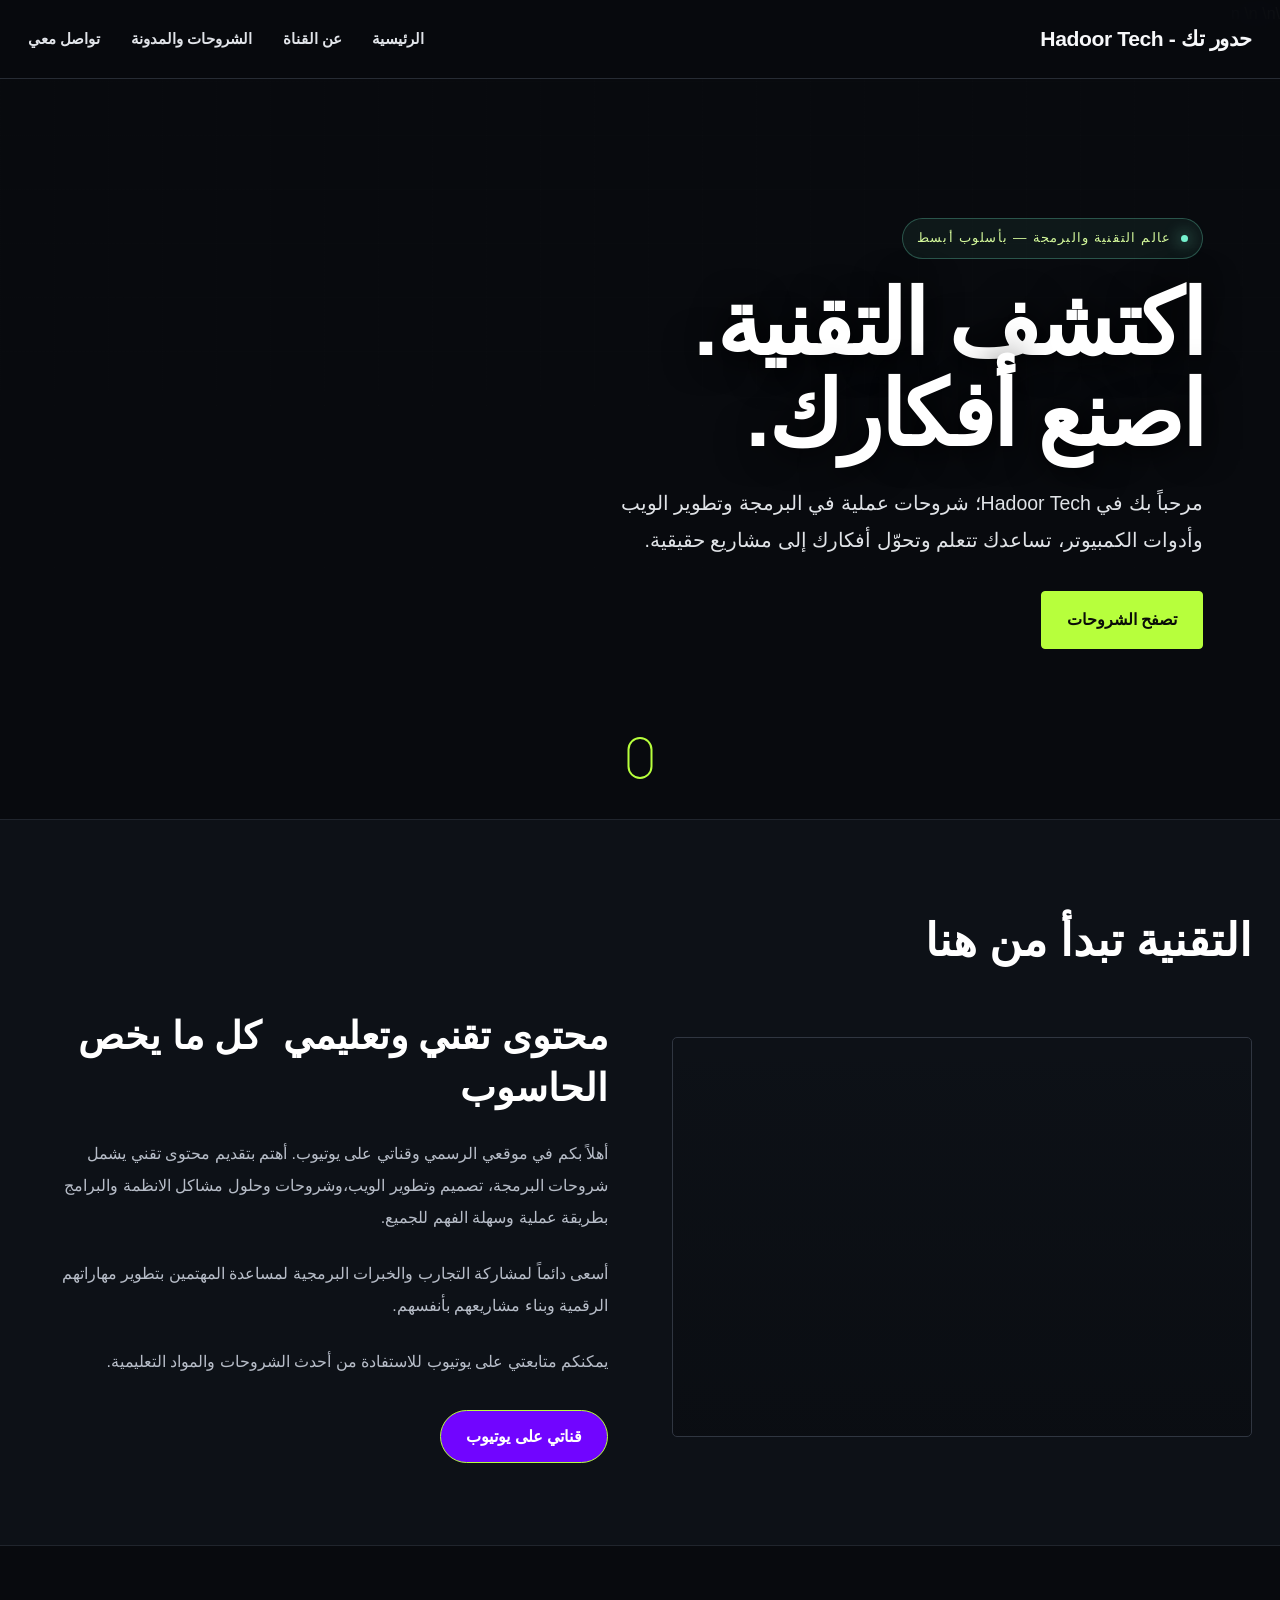
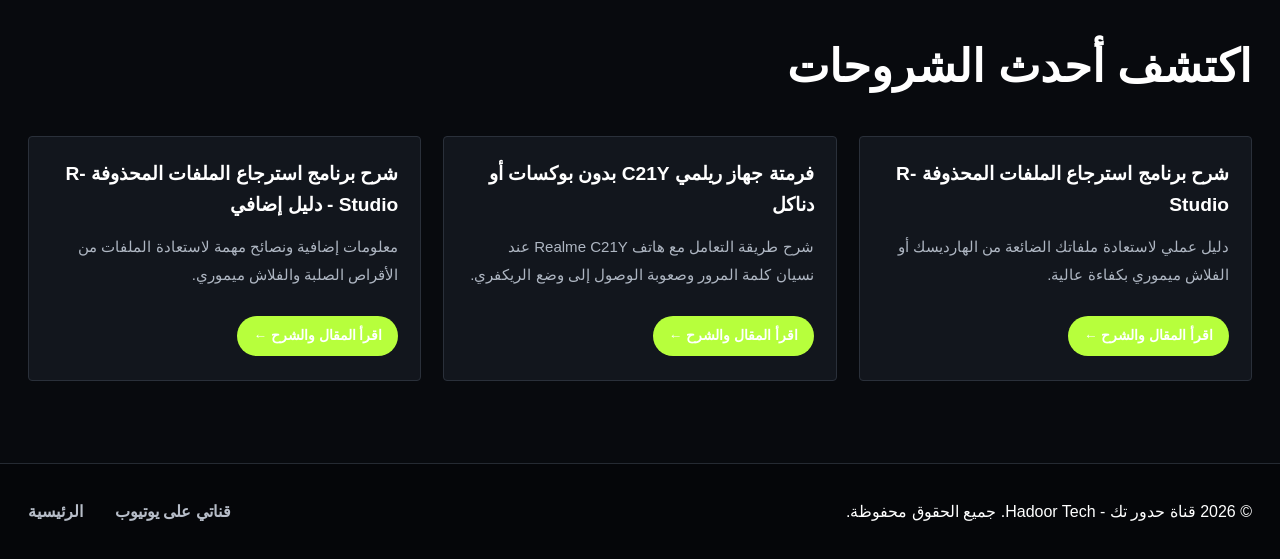
==== commit 5c6aaaa1: "Load complete responsive Hadoor Tech portal redesign" ====
--- a/html project/index.html
+++ b/html project/index.html
@@ -4,7 +4,7 @@
     <meta charset="UTF-8">
     <meta name="viewport" content="width=device-width, initial-scale=1.0">
     <meta name="theme-color" content="#070a0f">\n    <meta name="description" content="حدور تك Hadoor Tech — شروحات تقنية، برمجة، تطوير مواقع، أدوات رقمية وحلول عملية مبسطة.">\n    <title>حدور تك | Hadoor Tech — التقنية بأسلوب أبسط</title>
-    <link href="templatemo-personal-style.css" rel="stylesheet">
+    <link href="templatemo-personal-style.css" rel="stylesheet">\n    <link href="hadoor-redesign.css?v=20261021" rel="stylesheet">
 </head>
 <body>
     <!-- Navigation -->
--- a/html project/hadoor-redesign.css
+++ b/html project/hadoor-redesign.css
@@ -0,0 +1,12 @@
+/* HADOOR TECH — full cinematic portal and card system */
+:root{--primary-color:#b7ff3c;--secondary-color:#47d7ff;--accent-color:#b7ff3c;--text-primary:#f7f8fa;--text-secondary:#b7bdc8;--text-light:#fff;--bg-primary:#080a0e;--bg-secondary:#10141b;--bg-card:#151a22;--gradient-primary:linear-gradient(135deg,#b7ff3c,#67e8a5);--gradient-elegant:linear-gradient(110deg,#fff 10%,#b7ff3c 75%,#47d7ff);--shadow-lg:0 12px 36px rgba(0,0,0,.28);--shadow-2xl:0 24px 70px rgba(0,0,0,.5)}
+html{scroll-behavior:smooth;scroll-padding-top:85px}body{background:var(--bg-primary);color:var(--text-primary);font-family:"Segoe UI",Tahoma,Arial,sans-serif}
+nav{padding:0;background:rgba(8,10,14,.96);border-bottom:1px solid #272c34;backdrop-filter:blur(16px)}.nav-container{max-width:1320px;min-height:78px;padding:0 28px}.logo{font-size:1.32rem;letter-spacing:-.4px;background:none;-webkit-text-fill-color:#f7f8fa}.nav-links{gap:clamp(1rem,2.4vw,2.5rem)}.nav-links a{color:#e1e4e9;font-size:.91rem;font-weight:650}.nav-links a:hover{color:var(--primary-color)}.mobile-menu{background:rgba(8,10,14,.99)}.hamburger{background:#fff}
+.hero{min-height:680px;height:min(88vh,850px);padding:120px 0 100px;justify-content:flex-start;background:linear-gradient(270deg,rgba(8,10,14,.1),rgba(8,10,14,.35) 38%,#080a0e),linear-gradient(0deg,#080a0e,rgba(8,10,14,.06) 45%,rgba(8,10,14,.22)),url('https://images.unsplash.com/photo-1498050108023-c5249f4df085?auto=format&fit=crop&w=2200&q=90') center 42%/cover}
+.hero:after{content:"";position:absolute;inset:0;pointer-events:none;background:radial-gradient(ellipse at 70% 42%,transparent,rgba(8,10,14,.14) 42%,rgba(8,10,14,.75))}.hero-content{width:100%;max-width:1320px;margin:0 auto;text-align:right;padding:0 6vw;z-index:2}.hero-subtitle{font-size:.84rem;letter-spacing:1.2px;color:#d4f99b;margin-bottom:20px}.hero h1{font-size:clamp(3.1rem,7vw,6.5rem);line-height:1.02;letter-spacing:-2.5px;max-width:850px;margin-bottom:24px;text-shadow:0 3px 35px #000}.hero .subtitle{font-size:clamp(1rem,1.8vw,1.22rem);line-height:1.9;color:#e0e3e7;max-width:610px;margin:0 0 32px}.cta-button{display:inline-flex;align-items:center;justify-content:center;padding:14px 25px;border-radius:4px;border:1px solid var(--primary-color);background:var(--primary-color);color:#0a0d08;font-weight:850;backdrop-filter:none;box-shadow:none}.cta-button:hover{background:#d1ff7c;color:#080a0e;transform:translateY(-2px)}.scroll-indicator{width:25px;height:42px;border-radius:20px;border-color:#b7ff3c;z-index:3}.floating-shapes{display:none}
+section{padding:82px 0}.container{max-width:1320px;padding:0 28px}.section-title{text-align:right;font-size:clamp(1.9rem,3.6vw,2.8rem);font-weight:850;margin-bottom:32px;color:#fff;background:none;-webkit-text-fill-color:initial}.about{background:#0d1117;border-top:1px solid #20252d;border-bottom:1px solid #20252d}.about-content{grid-template-columns:1fr 1fr;gap:4rem}.about-image{height:400px;border-radius:5px;transform:none;background:linear-gradient(0deg,rgba(8,10,14,.5),transparent),url('https://images.unsplash.com/photo-1518770660439-4636190af475?auto=format&fit=crop&w=1200&q=85') center/cover;border:1px solid #303641;box-shadow:none}.about-text h3{font-size:clamp(1.7rem,3vw,2.5rem);line-height:1.35;color:#fff}.about-text p{font-size:1rem;line-height:2;color:#b7bdc8}.about-text .cta-button{margin-top:8px}.portfolio{background:#080a0e}
+#dynamic-tutorials-container.portfolio-grid{grid-template-columns:repeat(3,minmax(0,1fr));gap:22px}.portfolio-item{position:relative;display:flex;flex-direction:column;overflow:hidden;min-width:0;padding:0;background:#12161d;border:1px solid #2a303a;border-radius:4px;box-shadow:none;color:#f7f8fa;transition:transform .25s,border-color .25s,background .25s}.portfolio-item:hover{transform:translateY(-5px);border-color:#b7ff3c;background:#171d25;box-shadow:0 18px 36px rgba(0,0,0,.25)}.portfolio-card-image{display:block;position:relative;width:100%;aspect-ratio:16/9;overflow:hidden;background:#171d25}.portfolio-card-image:after{content:"";position:absolute;inset:35% 0 0;background:linear-gradient(0deg,rgba(8,10,14,.7),transparent)}.portfolio-card-image img{display:block;width:100%;height:100%;object-fit:cover;transition:transform .55s;filter:saturate(.85)}.portfolio-item:hover .portfolio-card-image img{transform:scale(1.055)}.portfolio-content{display:flex;flex-direction:column;align-items:flex-start;gap:12px;padding:22px 22px 24px;flex:1}.portfolio-content h4{font-size:1.2rem;line-height:1.6;font-weight:800;color:#fff;margin:0}.portfolio-content p{font-size:.94rem;line-height:1.85;color:#aeb6c2;margin:0}.portfolio-content .card-category{font-size:.74rem;font-weight:800;letter-spacing:.5px;color:#b7ff3c;text-transform:uppercase}.portfolio-content .card-action{display:inline-flex;align-items:center;gap:9px;margin-top:auto;padding-top:8px;color:#b7ff3c;font-size:.88rem;font-weight:800}.portfolio-content .card-action:after{content:"←";font-size:1.1rem;transition:transform .2s}.portfolio-item:hover .card-action:after{transform:translateX(-4px)}
+#dynamic-tutorials-container:not(.portfolio-grid){max-width:100%}.article-page{max-width:1000px;margin:0 auto}.article-panel{padding:clamp(20px,4vw,48px);background:#11161e;border:1px solid #2b313b;border-radius:5px;box-shadow:none;text-align:right;margin-bottom:50px}.article-panel #back-to-list{padding:12px 18px;background:transparent;color:#b7ff3c;border:1px solid #52652f;border-radius:3px;font-weight:800;margin-bottom:28px}.article-panel h2{font-size:clamp(1.8rem,4vw,3rem);line-height:1.4;color:#fff;margin-bottom:22px}.article-body{font-size:1.05rem;color:#c1c7d0;line-height:2.2;white-space:pre-line;margin-bottom:28px}.article-panel .article-download{display:inline-block;padding:14px 22px;background:#b7ff3c;color:#080a0e;text-decoration:none;border-radius:3px;font-weight:850}.article-panel hr{border:0;border-top:1px solid #303640;margin:34px 0}.article-panel h3{color:#b7ff3c;margin-bottom:18px;font-size:1.35rem;text-align:right}.article-video{position:relative;padding-bottom:56.25%;height:0;overflow:hidden;border-radius:4px;background:#000}.article-video iframe{position:absolute;inset:0;width:100%;height:100%;border:0}.other-tutorials{margin-top:45px}.other-tutorials h3{font-size:1.6rem;margin-bottom:24px;text-align:right;color:#fff}#other-tutorials-grid{grid-template-columns:repeat(2,minmax(0,1fr));gap:18px}.footer{background:#050609;color:#fff;border-top:1px solid #252a32;padding:34px 0}.footer-right a{color:#b7bdc8}.footer-right a:hover{color:#b7ff3c}
+#contactModal input,#contactModal textarea{border:1px solid rgba(255,255,255,.15)!important;border-radius:4px!important}
+@media(max-width:900px){.hero{min-height:630px;height:auto;background-position:55% center}.hero-content{padding:0 28px}.about-content{grid-template-columns:1fr;gap:28px}.about-image{height:300px}#dynamic-tutorials-container.portfolio-grid{grid-template-columns:repeat(2,minmax(0,1fr))}}
+@media(max-width:600px){.nav-container{padding:0 17px;min-height:68px}.logo{font-size:1.05rem}.hero{min-height:590px;padding:120px 0 95px;background-position:58% center}.hero-content{padding:0 20px}.hero h1{font-size:clamp(2.8rem,13vw,4.2rem);letter-spacing:-1.3px}.hero .subtitle{font-size:1rem;line-height:1.85}section{padding:60px 0}.container{padding:0 17px}.section-title{margin-bottom:25px}#dynamic-tutorials-container.portfolio-grid,#other-tutorials-grid{grid-template-columns:1fr}.portfolio-content{padding:19px}.portfolio-content h4{font-size:1.12rem}.about-image{height:245px}.footer-content{flex-direction:column;text-align:center}.footer-right{justify-content:center;flex-wrap:wrap;gap:18px}.article-panel{padding:18px}.article-body{font-size:1rem}}
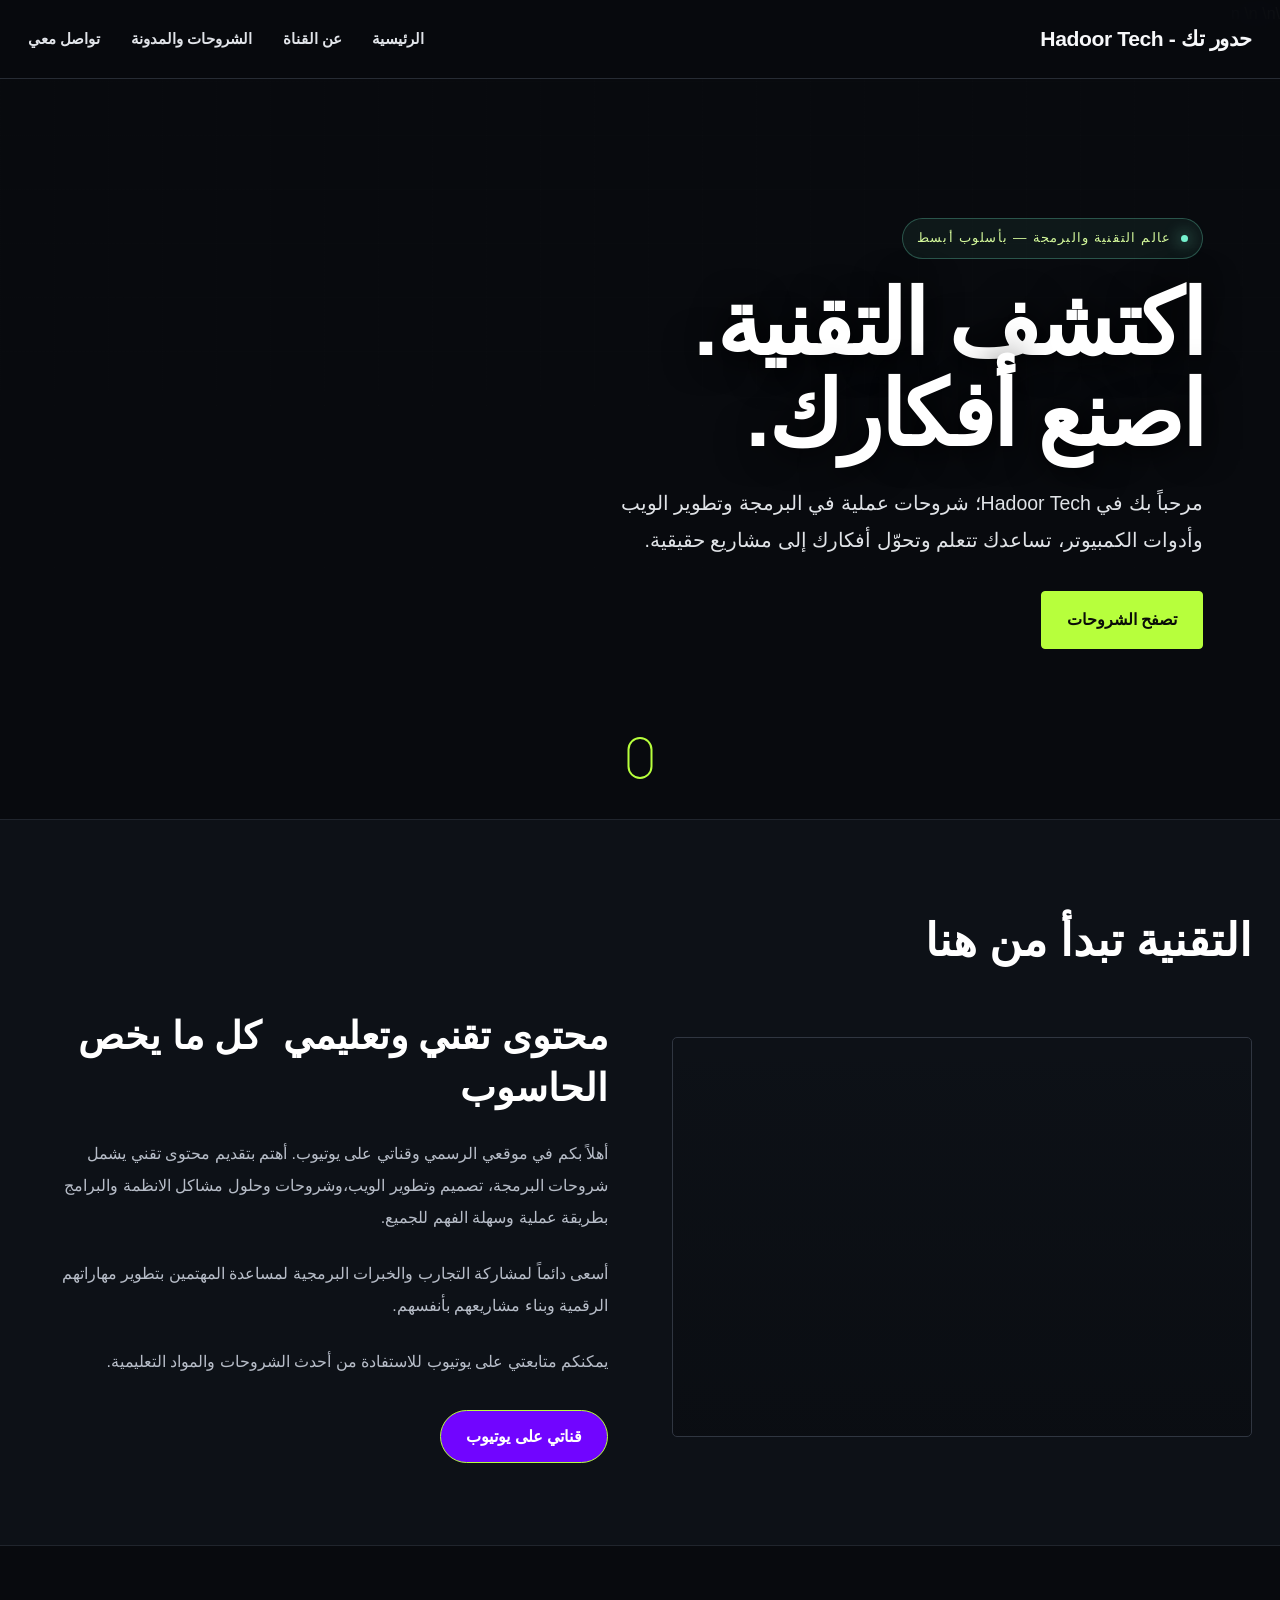
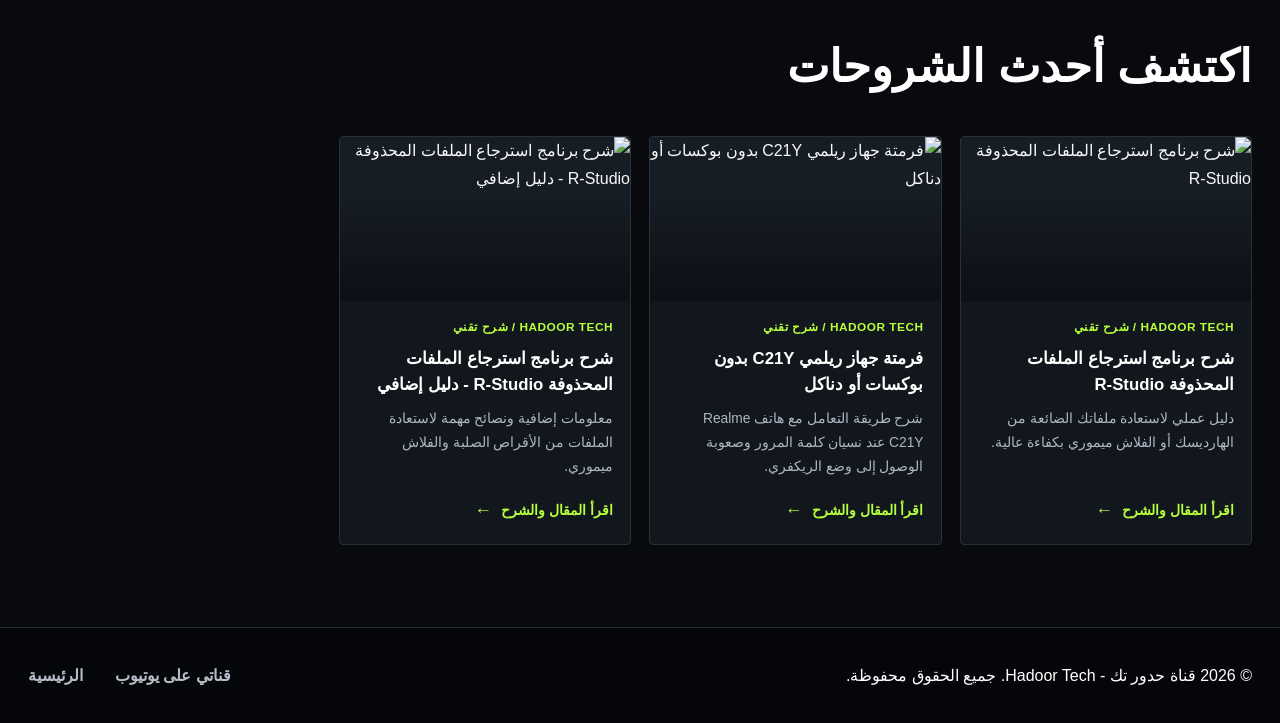
==== commit b8a62aa7: "Prepare Supabase client for Hadoor Tech" ====
--- a/html project/index.html
+++ b/html project/index.html
@@ -136,6 +136,14 @@
         </div>
     </footer>
 
-    <script src="templatemo-personal-javascripts.js?v=20261021"></script>
+    <script src="https://cdn.jsdelivr.net/npm/@supabase/supabase-js@2"></script>
+    <script>
+        // Publishable key is intended for browser use; table access is protected by RLS.
+        window.hadoorSupabase = window.supabase.createClient(
+            'https://bhdyuczpallzpycgvunt.supabase.co',
+            'sb_publishable_BFNnJ8qBMBIrkVmXUfgsOg_atT0IYgt'
+        );
+    </script>
+    <script src="templatemo-personal-javascripts.js?v=20261022"></script>
 </body>
 </html>
--- a/html project/hadoor-redesign.css
+++ b/html project/hadoor-redesign.css
@@ -5,8 +5,8 @@
 .hero{min-height:680px;height:min(88vh,850px);padding:120px 0 100px;justify-content:flex-start;background:linear-gradient(270deg,rgba(8,10,14,.1),rgba(8,10,14,.35) 38%,#080a0e),linear-gradient(0deg,#080a0e,rgba(8,10,14,.06) 45%,rgba(8,10,14,.22)),url('https://images.unsplash.com/photo-1498050108023-c5249f4df085?auto=format&fit=crop&w=2200&q=90') center 42%/cover}
 .hero:after{content:"";position:absolute;inset:0;pointer-events:none;background:radial-gradient(ellipse at 70% 42%,transparent,rgba(8,10,14,.14) 42%,rgba(8,10,14,.75))}.hero-content{width:100%;max-width:1320px;margin:0 auto;text-align:right;padding:0 6vw;z-index:2}.hero-subtitle{font-size:.84rem;letter-spacing:1.2px;color:#d4f99b;margin-bottom:20px}.hero h1{font-size:clamp(3.1rem,7vw,6.5rem);line-height:1.02;letter-spacing:-2.5px;max-width:850px;margin-bottom:24px;text-shadow:0 3px 35px #000}.hero .subtitle{font-size:clamp(1rem,1.8vw,1.22rem);line-height:1.9;color:#e0e3e7;max-width:610px;margin:0 0 32px}.cta-button{display:inline-flex;align-items:center;justify-content:center;padding:14px 25px;border-radius:4px;border:1px solid var(--primary-color);background:var(--primary-color);color:#0a0d08;font-weight:850;backdrop-filter:none;box-shadow:none}.cta-button:hover{background:#d1ff7c;color:#080a0e;transform:translateY(-2px)}.scroll-indicator{width:25px;height:42px;border-radius:20px;border-color:#b7ff3c;z-index:3}.floating-shapes{display:none}
 section{padding:82px 0}.container{max-width:1320px;padding:0 28px}.section-title{text-align:right;font-size:clamp(1.9rem,3.6vw,2.8rem);font-weight:850;margin-bottom:32px;color:#fff;background:none;-webkit-text-fill-color:initial}.about{background:#0d1117;border-top:1px solid #20252d;border-bottom:1px solid #20252d}.about-content{grid-template-columns:1fr 1fr;gap:4rem}.about-image{height:400px;border-radius:5px;transform:none;background:linear-gradient(0deg,rgba(8,10,14,.5),transparent),url('https://images.unsplash.com/photo-1518770660439-4636190af475?auto=format&fit=crop&w=1200&q=85') center/cover;border:1px solid #303641;box-shadow:none}.about-text h3{font-size:clamp(1.7rem,3vw,2.5rem);line-height:1.35;color:#fff}.about-text p{font-size:1rem;line-height:2;color:#b7bdc8}.about-text .cta-button{margin-top:8px}.portfolio{background:#080a0e}
-#dynamic-tutorials-container.portfolio-grid{grid-template-columns:repeat(3,minmax(0,1fr));gap:22px}.portfolio-item{position:relative;display:flex;flex-direction:column;overflow:hidden;min-width:0;padding:0;background:#12161d;border:1px solid #2a303a;border-radius:4px;box-shadow:none;color:#f7f8fa;transition:transform .25s,border-color .25s,background .25s}.portfolio-item:hover{transform:translateY(-5px);border-color:#b7ff3c;background:#171d25;box-shadow:0 18px 36px rgba(0,0,0,.25)}.portfolio-card-image{display:block;position:relative;width:100%;aspect-ratio:16/9;overflow:hidden;background:#171d25}.portfolio-card-image:after{content:"";position:absolute;inset:35% 0 0;background:linear-gradient(0deg,rgba(8,10,14,.7),transparent)}.portfolio-card-image img{display:block;width:100%;height:100%;object-fit:cover;transition:transform .55s;filter:saturate(.85)}.portfolio-item:hover .portfolio-card-image img{transform:scale(1.055)}.portfolio-content{display:flex;flex-direction:column;align-items:flex-start;gap:12px;padding:22px 22px 24px;flex:1}.portfolio-content h4{font-size:1.2rem;line-height:1.6;font-weight:800;color:#fff;margin:0}.portfolio-content p{font-size:.94rem;line-height:1.85;color:#aeb6c2;margin:0}.portfolio-content .card-category{font-size:.74rem;font-weight:800;letter-spacing:.5px;color:#b7ff3c;text-transform:uppercase}.portfolio-content .card-action{display:inline-flex;align-items:center;gap:9px;margin-top:auto;padding-top:8px;color:#b7ff3c;font-size:.88rem;font-weight:800}.portfolio-content .card-action:after{content:"←";font-size:1.1rem;transition:transform .2s}.portfolio-item:hover .card-action:after{transform:translateX(-4px)}
+#dynamic-tutorials-container.portfolio-grid{grid-template-columns:repeat(4,minmax(0,1fr));gap:18px}.portfolio-item{position:relative;display:flex;flex-direction:column;overflow:hidden;min-width:0;padding:0;background:#12161d;border:1px solid #2a303a;border-radius:4px;box-shadow:none;color:#f7f8fa;transition:transform .25s,border-color .25s,background .25s}.portfolio-item:hover{transform:translateY(-5px);border-color:#b7ff3c;background:#171d25;box-shadow:0 18px 36px rgba(0,0,0,.25)}.portfolio-card-image{display:block;position:relative;width:100%;aspect-ratio:16/9;overflow:hidden;background:#171d25}.portfolio-card-image:after{content:"";position:absolute;inset:35% 0 0;background:linear-gradient(0deg,rgba(8,10,14,.7),transparent)}.portfolio-card-image img{display:block;width:100%;height:100%;object-fit:cover;transition:transform .55s;filter:saturate(.85)}.portfolio-item:hover .portfolio-card-image img{transform:scale(1.055)}.portfolio-content{display:flex;flex-direction:column;align-items:flex-start;gap:9px;padding:16px 17px 18px;flex:1}.portfolio-content h4{font-size:1.05rem;line-height:1.55;font-weight:800;color:#fff;margin:0}.portfolio-content p{font-size:.86rem;line-height:1.75;color:#aeb6c2;margin:0}.portfolio-content .card-category{font-size:.74rem;font-weight:800;letter-spacing:.5px;color:#b7ff3c;text-transform:uppercase}.portfolio-content .card-action{display:inline-flex;align-items:center;gap:9px;margin-top:auto;padding-top:8px;color:#b7ff3c;font-size:.88rem;font-weight:800}.portfolio-content .card-action:after{content:"←";font-size:1.1rem;transition:transform .2s}.portfolio-item:hover .card-action:after{transform:translateX(-4px)}
 #dynamic-tutorials-container:not(.portfolio-grid){max-width:100%}.article-page{max-width:1000px;margin:0 auto}.article-panel{padding:clamp(20px,4vw,48px);background:#11161e;border:1px solid #2b313b;border-radius:5px;box-shadow:none;text-align:right;margin-bottom:50px}.article-panel #back-to-list{padding:12px 18px;background:transparent;color:#b7ff3c;border:1px solid #52652f;border-radius:3px;font-weight:800;margin-bottom:28px}.article-panel h2{font-size:clamp(1.8rem,4vw,3rem);line-height:1.4;color:#fff;margin-bottom:22px}.article-body{font-size:1.05rem;color:#c1c7d0;line-height:2.2;white-space:pre-line;margin-bottom:28px}.article-panel .article-download{display:inline-block;padding:14px 22px;background:#b7ff3c;color:#080a0e;text-decoration:none;border-radius:3px;font-weight:850}.article-panel hr{border:0;border-top:1px solid #303640;margin:34px 0}.article-panel h3{color:#b7ff3c;margin-bottom:18px;font-size:1.35rem;text-align:right}.article-video{position:relative;padding-bottom:56.25%;height:0;overflow:hidden;border-radius:4px;background:#000}.article-video iframe{position:absolute;inset:0;width:100%;height:100%;border:0}.other-tutorials{margin-top:45px}.other-tutorials h3{font-size:1.6rem;margin-bottom:24px;text-align:right;color:#fff}#other-tutorials-grid{grid-template-columns:repeat(2,minmax(0,1fr));gap:18px}.footer{background:#050609;color:#fff;border-top:1px solid #252a32;padding:34px 0}.footer-right a{color:#b7bdc8}.footer-right a:hover{color:#b7ff3c}
 #contactModal input,#contactModal textarea{border:1px solid rgba(255,255,255,.15)!important;border-radius:4px!important}
-@media(max-width:900px){.hero{min-height:630px;height:auto;background-position:55% center}.hero-content{padding:0 28px}.about-content{grid-template-columns:1fr;gap:28px}.about-image{height:300px}#dynamic-tutorials-container.portfolio-grid{grid-template-columns:repeat(2,minmax(0,1fr))}}
+@media(max-width:1100px){#dynamic-tutorials-container.portfolio-grid{grid-template-columns:repeat(3,minmax(0,1fr))}}\n@media(max-width:900px){.hero{min-height:630px;height:auto;background-position:55% center}.hero-content{padding:0 28px}.about-content{grid-template-columns:1fr;gap:28px}.about-image{height:300px}#dynamic-tutorials-container.portfolio-grid{grid-template-columns:repeat(2,minmax(0,1fr))}}
 @media(max-width:600px){.nav-container{padding:0 17px;min-height:68px}.logo{font-size:1.05rem}.hero{min-height:590px;padding:120px 0 95px;background-position:58% center}.hero-content{padding:0 20px}.hero h1{font-size:clamp(2.8rem,13vw,4.2rem);letter-spacing:-1.3px}.hero .subtitle{font-size:1rem;line-height:1.85}section{padding:60px 0}.container{padding:0 17px}.section-title{margin-bottom:25px}#dynamic-tutorials-container.portfolio-grid,#other-tutorials-grid{grid-template-columns:1fr}.portfolio-content{padding:19px}.portfolio-content h4{font-size:1.12rem}.about-image{height:245px}.footer-content{flex-direction:column;text-align:center}.footer-right{justify-content:center;flex-wrap:wrap;gap:18px}.article-panel{padding:18px}.article-body{font-size:1rem}}
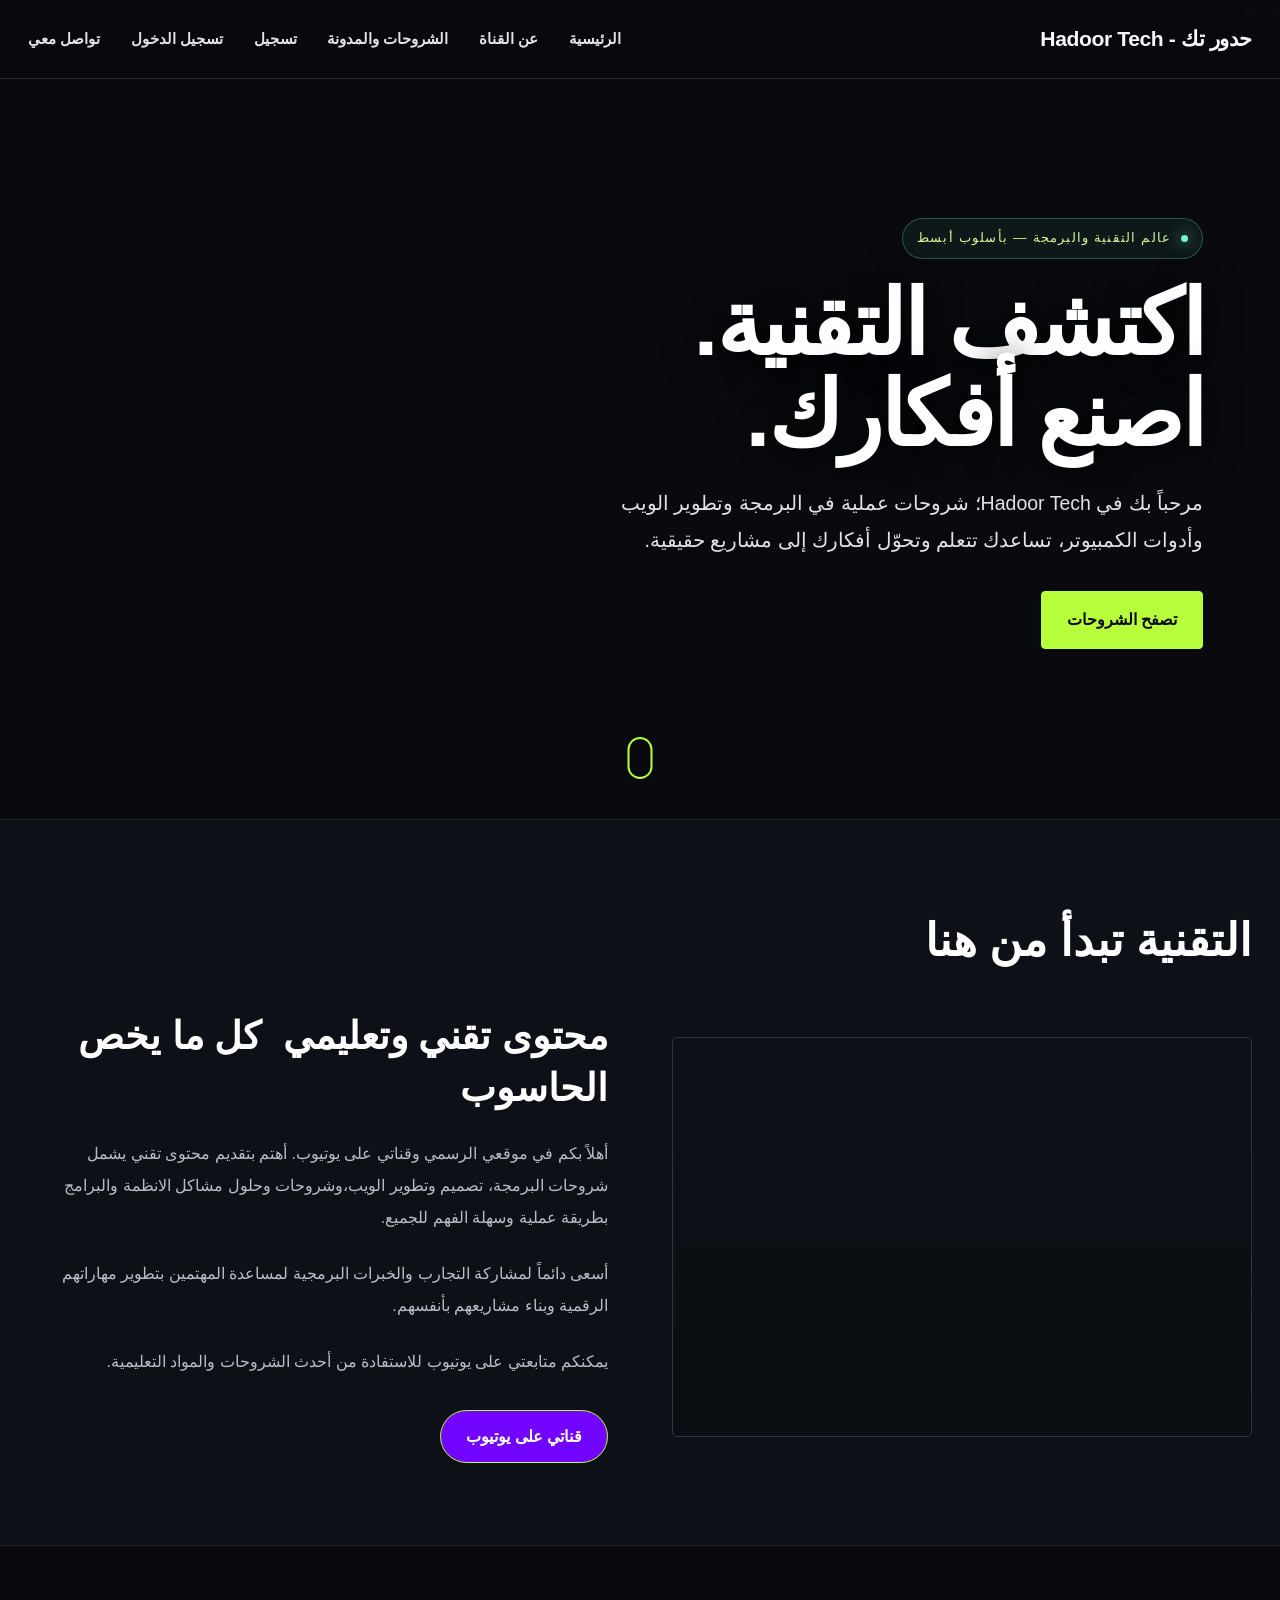
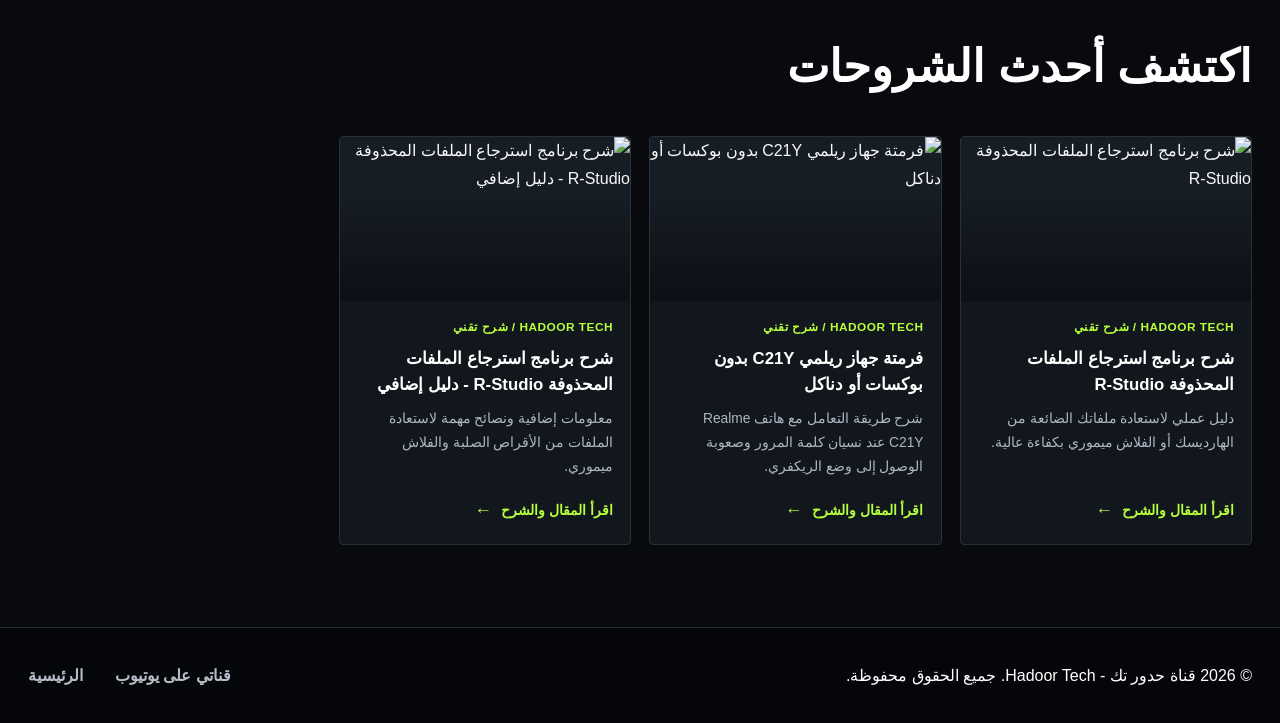
==== commit 4b2bc921: "Add register and sign-in links to site navigation" ====
--- a/html project/index.html
+++ b/html project/index.html
@@ -4,7 +4,7 @@
     <meta charset="UTF-8">
     <meta name="viewport" content="width=device-width, initial-scale=1.0">
     <meta name="theme-color" content="#070a0f">\n    <meta name="description" content="حدور تك Hadoor Tech — شروحات تقنية، برمجة، تطوير مواقع، أدوات رقمية وحلول عملية مبسطة.">\n    <title>حدور تك | Hadoor Tech — التقنية بأسلوب أبسط</title>
-    <link href="templatemo-personal-style.css" rel="stylesheet">\n    <link href="hadoor-redesign.css?v=20261021" rel="stylesheet">
+    <link href="templatemo-personal-style.css" rel="stylesheet">\n    <link href="hadoor-redesign.css?v=20261023" rel="stylesheet">
 </head>
 <body>
     <!-- Navigation -->
@@ -15,6 +15,8 @@
                 <li><a href="#home">الرئيسية</a></li>
                 <li><a href="#about">عن القناة</a></li>
                 <li><a href="#portfolio">الشروحات والمدونة</a></li>
+                <li><a href="auth.html?mode=signup">تسجيل</a></li>
+                <li><a href="auth.html?mode=login">تسجيل الدخول</a></li>
                 <li><a href="#" id="openContactModalDesktop">تواصل معي </a></li>
             </ul>
             <div class="mobile-menu-toggle" id="mobileMenuToggle">
@@ -31,6 +33,8 @@
             <li><a href="#home" class="mobile-close-link">الرئيسية</a></li>
             <li><a href="#about" class="mobile-close-link">عن القناة</a></li>
             <li><a href="#portfolio" class="mobile-close-link">الشروحات والمدونة</a></li>
+            <li><a href="auth.html?mode=signup" class="mobile-close-link">تسجيل</a></li>
+            <li><a href="auth.html?mode=login" class="mobile-close-link">تسجيل الدخول</a></li>
             <li><a href="#" id="openContactModalMobile" class="mobile-close-link">تواصل معي </a></li>
         </ul>
     </div>
@@ -144,6 +148,6 @@
             'sb_publishable_BFNnJ8qBMBIrkVmXUfgsOg_atT0IYgt'
         );
     </script>
-    <script src="templatemo-personal-javascripts.js?v=20261022"></script>
+    <script src="templatemo-personal-javascripts.js?v=20261023"></script>
 </body>
 </html>
